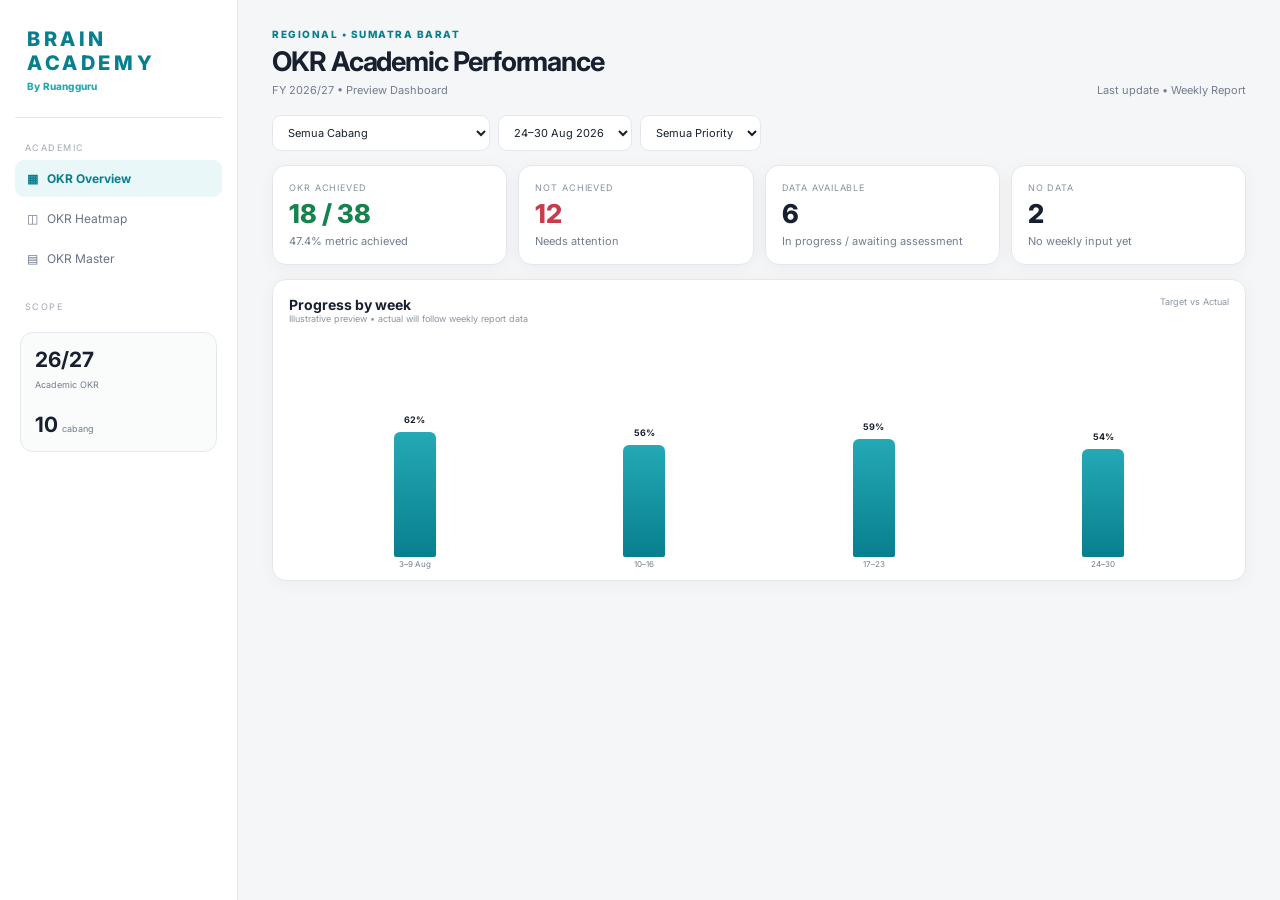
==== index.html @ 435da656 "Deploy OKR BAC 26/27 preview dashboard" ====
<!doctype html><html lang="id"><head><meta charset="utf-8"><meta name="viewport" content="width=device-width,initial-scale=1"><title>OKR Akademik BAC 26/27</title><link rel="preconnect" href="https://fonts.googleapis.com"><link rel="preconnect" href="https://fonts.gstatic.com" crossorigin><link href="https://fonts.googleapis.com/css2?family=Inter:wght@400;500;600;700;800&display=swap" rel="stylesheet"><style>:root{--bg:#f5f6f8;--card:#fff;--ink:#18202f;--muted:#727d8e;--line:#e4e8ee;--brand:#087f8f;--brand2:#24a9b5;--good:#16834f;--goodbg:#e7f7ef;--bad:#c83d4b;--badbg:#fff0f2;--warn:#a66a00;--warnbg:#fff5df;--shadow:0 3px 18px #1420300b}*{box-sizing:border-box}body{margin:0;background:var(--bg);font-family:Inter,Arial;color:var(--ink)}.app{display:flex;min-height:100vh}.side{width:238px;background:#fff;border-right:1px solid var(--line);padding:22px 15px;position:fixed;inset:0 auto 0 0}.logo{font-weight:800;letter-spacing:.18em;font-size:20px;color:#087f8f;padding:5px 12px 25px;border-bottom:1px solid var(--line)}.logo small{display:block;font-size:10px;letter-spacing:.02em;margin-top:5px;color:#28a8b3}.navlabel{font-size:9px;letter-spacing:.16em;color:#a0a8b5;margin:24px 10px 7px}.nav{padding:11px 12px;border-radius:9px;font-size:12px;color:#697386;cursor:pointer;margin:3px 0}.nav.active{background:#eaf7f8;color:#087f8f;font-weight:700}.scope{margin:20px 5px;padding:14px;border:1px solid var(--line);border-radius:13px;background:#fafcfc}.scope b{font-size:21px}.scope span{font-size:9px;color:var(--muted)}.main{margin-left:238px;width:calc(100% - 238px);padding:28px 34px 45px}.top{display:flex;justify-content:space-between;align-items:end;margin-bottom:18px}.eyebrow{font-size:10px;letter-spacing:.15em;color:var(--brand);font-weight:800}.top h1{font-size:27px;letter-spacing:-.04em;margin:5px 0}.sub{font-size:11px;color:var(--muted)}.filters{display:flex;gap:8px;flex-wrap:wrap;margin-bottom:14px}.select{background:#fff;border:1px solid var(--line);border-radius:9px;padding:9px 11px;font:inherit;font-size:11px;color:var(--ink)}.cards{display:grid;grid-template-columns:repeat(4,1fr);gap:11px}.card{background:var(--card);border:1px solid var(--line);border-radius:14px;box-shadow:var(--shadow);padding:16px}.label{font-size:9px;letter-spacing:.1em;color:#8791a0;text-transform:uppercase}.big{font-size:26px;font-weight:800;margin:5px 0}.green{color:var(--good)}.red{color:var(--bad)}.section{margin-top:14px}.section h2{font-size:14px;margin:0}.sectionhead{display:flex;justify-content:space-between;align-items:start;margin-bottom:10px}.hint{font-size:9px;color:#8a94a3}.chart{height:230px;display:flex;align-items:end;gap:18px;padding:15px 20px 7px}.barwrap{flex:1;height:100%;display:flex;align-items:end;justify-content:center;position:relative}.bar{width:min(42px,70%);background:linear-gradient(180deg,var(--brand2),var(--brand));border-radius:6px 6px 2px 2px;min-height:5px}.barv{position:absolute;bottom:calc(var(--h) + 7px);font-size:9px;font-weight:700}.barl{position:absolute;bottom:-2px;transform:translateY(100%);font-size:8px;color:var(--muted)}.master{display:grid;grid-template-columns:repeat(2,minmax(0,1fr));gap:9px}.okr{border:1px solid var(--line);border-radius:12px;padding:12px;cursor:pointer}.okr:hover{border-color:#b8dfe2}.okrtop{display:grid;grid-template-columns:27px 1fr auto;gap:9px}.num{width:27px;height:27px;border-radius:7px;background:#f1f4f6;display:grid;place-items:center;font-size:9px;font-weight:800}.type{font-size:8px;color:var(--brand);font-weight:800;letter-spacing:.08em}.okr b{font-size:11px;display:block;margin-top:3px}.meta{font-size:8px;color:var(--muted);text-align:right;line-height:1.5}.months{display:grid;grid-template-columns:repeat(6,1fr);gap:4px;margin-top:10px}.m{border:1px solid #edf0f3;border-radius:6px;padding:5px;background:#fafbfc}.m span{display:block;font-size:7px;color:#8c96a4}.m b{font-size:9px}.m.active{background:#edf9fa;border-color:#bfe3e6}.m.active span,.m.active b{color:var(--brand)}.heat{overflow:auto}.heat table{width:100%;border-collapse:collapse;font-size:10px}.heat th{text-align:center;font-size:8px;color:#7f8998;padding:8px;border-bottom:1px solid var(--line)}.heat td{padding:9px 6px;text-align:center;border-bottom:1px solid #edf0f3}.heat td:first-child{text-align:left;font-weight:700;white-space:nowrap}.dot{display:inline-grid;place-items:center;width:27px;height:27px;border-radius:7px;font-weight:800}.g{background:var(--goodbg);color:var(--good)}.r{background:var(--badbg);color:var(--bad)}.i{background:var(--warnbg);color:var(--warn)}.x{background:#eef1f4;color:#8d96a3}.legend{display:flex;gap:12px;flex-wrap:wrap;margin-top:8px;font-size:8px;color:var(--muted)}.legend span{display:flex;gap:4px;align-items:center}.legend .dot{width:18px;height:18px}.modal{position:fixed;inset:0;background:#17203188;display:none;place-items:center;padding:20px}.modal.show{display:grid}.modalbox{width:min(760px,96vw);background:#fff;border-radius:16px;padding:22px;box-shadow:0 25px 70px #14203035}.close{float:right;border:0;background:#f0f2f5;border-radius:8px;padding:7px 10px;cursor:pointer}.timeline{margin-top:15px;border-top:1px solid var(--line)}.row{display:grid;grid-template-columns:130px 1fr 130px;padding:10px 0;border-bottom:1px solid #edf0f3;font-size:10px}.row b{font-size:10px}@media(max-width:1050px){.side{width:72px}.main{margin-left:72px;width:calc(100% - 72px)}.logo{font-size:0}.logo:before{content:'BAC';font-size:18px}.scope{display:none}.cards{grid-template-columns:repeat(2,1fr)}}@media(max-width:700px){.main{padding:20px 14px}.master{grid-template-columns:1fr}.cards{grid-template-columns:1fr}.months{grid-template-columns:repeat(4,1fr)}} </style></head><body><div class="app"><aside class="side"><div class="logo">BRAIN ACADEMY<small>By Ruangguru</small></div><div class="navlabel">ACADEMIC</div><div class="nav active" onclick="show('overview')">▦ &nbsp; OKR Overview</div><div class="nav" onclick="show('heatmap')">◫ &nbsp; OKR Heatmap</div><div class="nav" onclick="show('master')">▤ &nbsp; OKR Master</div><div class="navlabel">SCOPE</div><div class="scope"><b>26/27</b><br><span>Academic OKR</span><br><br><b>10</b> <span>cabang</span></div></aside><main class="main"><div class="top"><div><div class="eyebrow">REGIONAL • SUMATRA BARAT</div><h1>OKR Academic Performance</h1><div class="sub">FY 2026/27 • Preview Dashboard</div></div><div class="sub">Last update • Weekly Report</div></div><div class="filters"><select class="select"><option>Semua Cabang</option><option>Padang - Gajah Mada</option><option>Padang - S. Parman</option><option>Padang - Sutomo</option><option>Padang - Tarandam</option><option>Padang - Ujung Gurun</option><option>Bukittinggi - Jambu Air</option><option>Bukittinggi - Manggis Ganting</option><option>Painan - Pagaruyung</option><option>Payakumbuh - Simpang Benteng</option><option>Solok - Pandan</option></select><select class="select"><option>24–30 Aug 2026</option><option>17–23 Aug 2026</option><option>10–16 Aug 2026</option><option>3–9 Aug 2026</option></select><select class="select"><option>Semua Priority</option><option>P0</option><option>Monitor</option></select></div><div id="overview"><div class="cards"><div class="card"><div class="label">OKR Achieved</div><div class="big green">18 / 38</div><div class="sub">47.4% metric achieved</div></div><div class="card"><div class="label">Not Achieved</div><div class="big red">12</div><div class="sub">Needs attention</div></div><div class="card"><div class="label">Data Available</div><div class="big">6</div><div class="sub">In progress / awaiting assessment</div></div><div class="card"><div class="label">No Data</div><div class="big">2</div><div class="sub">No weekly input yet</div></div></div><div class="section card"><div class="sectionhead"><div><h2>Progress by week</h2><div class="hint">Illustrative preview • actual will follow weekly report data</div></div><span class="hint">Target vs Actual</span></div><div class="chart"><div class="barwrap" style="--h:125px"><span class="barv">62%</span><div class="bar" style="height:125px"></div><span class="barl">3–9 Aug</span></div><div class="barwrap" style="--h:112px"><span class="barv">56%</span><div class="bar" style="height:112px"></div><span class="barl">10–16</span></div><div class="barwrap" style="--h:118px"><span class="barv">59%</span><div class="bar" style="height:118px"></div><span class="barl">17–23</span></div><div class="barwrap" style="--h:108px"><span class="barv">54%</span><div class="bar" style="height:108px"></div><span class="barl">24–30</span></div></div></div></div><div id="master" class="section card" style="display:none"><div class="sectionhead"><div><h2>OKR yang dipantau</h2><div class="hint">Target bulanan Jul 2026–Jun 2027 • bulan aktif ditandai</div></div><span class="hint">38 OKR</span></div><div class="master" id="masterGrid"></div></div><div id="heatmap" class="section card heat" style="display:none"><div class="sectionhead"><div><h2>Heatmap OKR</h2><div class="legend"><span><i class="dot g">✓</i> Achieved</span><span><i class="dot r">!</i> Not Achieved</span><span><i class="dot i">◐</i> Data Available</span><span><i class="dot x">·</i> No Data</span></div></div><span class="hint">Klik cell untuk detail metric</span></div><table><thead><tr><th>Cabang</th><th>Attendance</th><th>Students Assignment</th><th>SQT</th><th>TO UTBK</th><th>TO TKA</th><th>Average Drill</th></tr></thead><tbody id="heatBody"></tbody></table></div></main></div><div class="modal" id="modal"><div class="modalbox"><button class="close" onclick="closeModal()">×</button><div class="eyebrow">OKR DETAIL</div><h2 id="mtitle" style="margin:6px 0;font-size:20px">—</h2><div class="sub" id="msub">—</div><div class="timeline" id="timeline"></div></div></div><script>const branches=['Padang - Sutomo','Painan - Pagaruyung','Padang - Gajah Mada','Padang - S. Parman','Payakumbuh - Simpang Benteng','Solok - Pandan','Padang - Tarandam','Padang - Ujung Gurun','Bukittinggi - Jambu Air','Bukittinggi - Manggis Ganting'];const metrics=['Attendance','Students Assignment to Students Mentor (Wali)','Session by Qualified Teacher (SQT)','Completion to UTBK','Completion to TKA','Average Drill Soal'];const okrs=[['# Kelulusan PTN','Lagging','Monitor','12+UTBK',['—','—','—','—','—','—','—','—','—','—','—','—']],['Skor TO UTBK','Leading','Monitor','12+UTBK',['—','500','550','550','600','600','—','—','—','—','—','—']],['TO TKA Completion','Leading','P0','6, 9, 12',['75%','75%','80%','80%','80%','90%','90%','90%','90%','90%','90%','90%']],['Students Assignment to Students Mentor (Wali)','Leading','P0','12+UTBK',['100%','100%','100%','100%','100%','100%','100%','100%','100%','100%','100%','100%']],['% Sessions by Qualified Teachers','Leading','P0','12+UTBK',['75%','75%','75%','75%','75%','75%','75%','75%','75%','75%','75%','75%']],['Konsultasi Siswa','Leading','P0','12+UTBK',['—','100%','—','—','100%','—','100%','—','—','100%','—','—']],['Partisipasi Tes Diagnostik','Leading','P0','12+UTBK',['—','100%','—','—','—','—','100%','—','—','—','—','—']],['NPS Mudah Paham','Leading','Monitor','All',['—','—','—','—','—','90%','—','—','—','—','—','—']]];const months=['Jul','Aug','Sep','Oct','Nov','Dec','Jan','Feb','Mar','Apr','May','Jun'];function show(id){['overview','master','heatmap'].forEach(x=>document.getElementById(x).style.display=x===id?'':'none');document.querySelectorAll('.nav').forEach((n,i)=>n.classList.toggle('active',['overview','heatmap','master'][i]===id));if(id==='master')renderMaster();if(id==='heatmap')renderHeat()}function renderMaster(){document.getElementById('masterGrid').innerHTML=okrs.map((o,i)=>`<article class="okr" onclick="openOkr(${i})"><div class="okrtop"><div class="num">${i+1}</div><div><div class="type">${o[1]} · ${o[2]}</div><b>${o[0]}</b><div class="sub">Kelas ${o[3]}</div></div><div class="meta">PIC<br>All / Owner</div></div><div class="months">${o[4].map((v,j)=>`<div class="m ${j===1?'active':''}"><span>${months[j]}</span><b>${v}</b></div>`).join('')}</div></article>`).join('')}function renderHeat(){const states=[['g','✓'],['g','✓'],['g','✓'],['x','·'],['x','·'],['x','·']];document.getElementById('heatBody').innerHTML=branches.map((b,bi)=>`<tr><td>${b}</td>${states.map((s,mi)=>{let z=s;if(b==='Payakumbuh - Simpang Benteng'&&mi===2)z=['r','!'];if(b==='Padang - Gajah Mada'&&mi===3)z=['i','◐'];return `<td><span class="dot ${z[0]}" onclick="openMetric('${b}','${metrics[mi]}')">${z[1]}</span></td>`}).join('')}</tr>`).join('')}function openOkr(i){const o=okrs[i];document.getElementById('mtitle').textContent=o[0];document.getElementById('msub').textContent=`${o[1]} • ${o[2]} • Kelas ${o[3]}`;document.getElementById('timeline').innerHTML=o[4].map((v,j)=>`<div class="row"><span>${months[j]} 2026/27</span><b>Target</b><span>${v}</span></div>`).join('');document.getElementById('modal').classList.add('show')}function openMetric(b,m){document.getElementById('mtitle').textContent=m;document.getElementById('msub').textContent=b+' • 24–30 Aug 2026';document.getElementById('timeline').innerHTML=`<div class="row"><span>Status</span><b>Data Available</b><span>◐</span></div><div class="row"><span>Target</span><b>Tracker OKR 26/27</b><span>—</span></div><div class="row"><span>Actual</span><b>Raw data available</b><span>See source</span></div>`;document.getElementById('modal').classList.add('show')}function closeModal(){document.getElementById('modal').classList.remove('show')}document.getElementById('modal').addEventListener('click',e=>{if(e.target.id==='modal')closeModal()});</script></body></html>
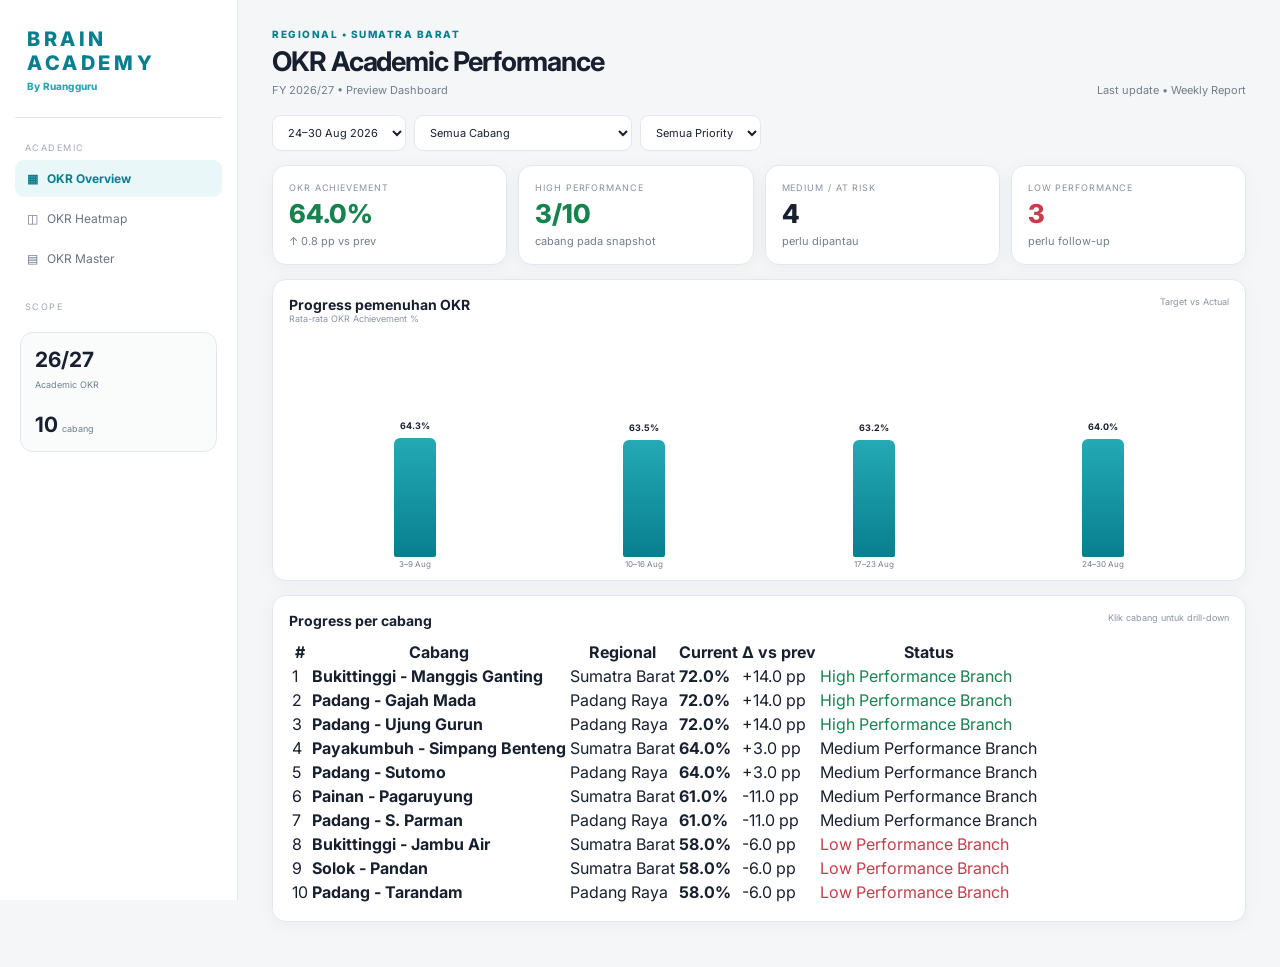
==== commit 778dd17e: "Restore full OKR BAC 26/27 dashboard after audit" ====
--- a/index.html
+++ b/index.html
@@ -1 +1 @@
-<!doctype html><html lang="id"><head><meta charset="utf-8"><meta name="viewport" content="width=device-width,initial-scale=1"><title>OKR Akademik BAC 26/27</title><link rel="preconnect" href="https://fonts.googleapis.com"><link rel="preconnect" href="https://fonts.gstatic.com" crossorigin><link href="https://fonts.googleapis.com/css2?family=Inter:wght@400;500;600;700;800&display=swap" rel="stylesheet"><style>:root{--bg:#f5f6f8;--card:#fff;--ink:#18202f;--muted:#727d8e;--line:#e4e8ee;--brand:#087f8f;--brand2:#24a9b5;--good:#16834f;--goodbg:#e7f7ef;--bad:#c83d4b;--badbg:#fff0f2;--warn:#a66a00;--warnbg:#fff5df;--shadow:0 3px 18px #1420300b}*{box-sizing:border-box}body{margin:0;background:var(--bg);font-family:Inter,Arial;color:var(--ink)}.app{display:flex;min-height:100vh}.side{width:238px;background:#fff;border-right:1px solid var(--line);padding:22px 15px;position:fixed;inset:0 auto 0 0}.logo{font-weight:800;letter-spacing:.18em;font-size:20px;color:#087f8f;padding:5px 12px 25px;border-bottom:1px solid var(--line)}.logo small{display:block;font-size:10px;letter-spacing:.02em;margin-top:5px;color:#28a8b3}.navlabel{font-size:9px;letter-spacing:.16em;color:#a0a8b5;margin:24px 10px 7px}.nav{padding:11px 12px;border-radius:9px;font-size:12px;color:#697386;cursor:pointer;margin:3px 0}.nav.active{background:#eaf7f8;color:#087f8f;font-weight:700}.scope{margin:20px 5px;padding:14px;border:1px solid var(--line);border-radius:13px;background:#fafcfc}.scope b{font-size:21px}.scope span{font-size:9px;color:var(--muted)}.main{margin-left:238px;width:calc(100% - 238px);padding:28px 34px 45px}.top{display:flex;justify-content:space-between;align-items:end;margin-bottom:18px}.eyebrow{font-size:10px;letter-spacing:.15em;color:var(--brand);font-weight:800}.top h1{font-size:27px;letter-spacing:-.04em;margin:5px 0}.sub{font-size:11px;color:var(--muted)}.filters{display:flex;gap:8px;flex-wrap:wrap;margin-bottom:14px}.select{background:#fff;border:1px solid var(--line);border-radius:9px;padding:9px 11px;font:inherit;font-size:11px;color:var(--ink)}.cards{display:grid;grid-template-columns:repeat(4,1fr);gap:11px}.card{background:var(--card);border:1px solid var(--line);border-radius:14px;box-shadow:var(--shadow);padding:16px}.label{font-size:9px;letter-spacing:.1em;color:#8791a0;text-transform:uppercase}.big{font-size:26px;font-weight:800;margin:5px 0}.green{color:var(--good)}.red{color:var(--bad)}.section{margin-top:14px}.section h2{font-size:14px;margin:0}.sectionhead{display:flex;justify-content:space-between;align-items:start;margin-bottom:10px}.hint{font-size:9px;color:#8a94a3}.chart{height:230px;display:flex;align-items:end;gap:18px;padding:15px 20px 7px}.barwrap{flex:1;height:100%;display:flex;align-items:end;justify-content:center;position:relative}.bar{width:min(42px,70%);background:linear-gradient(180deg,var(--brand2),var(--brand));border-radius:6px 6px 2px 2px;min-height:5px}.barv{position:absolute;bottom:calc(var(--h) + 7px);font-size:9px;font-weight:700}.barl{position:absolute;bottom:-2px;transform:translateY(100%);font-size:8px;color:var(--muted)}.master{display:grid;grid-template-columns:repeat(2,minmax(0,1fr));gap:9px}.okr{border:1px solid var(--line);border-radius:12px;padding:12px;cursor:pointer}.okr:hover{border-color:#b8dfe2}.okrtop{display:grid;grid-template-columns:27px 1fr auto;gap:9px}.num{width:27px;height:27px;border-radius:7px;background:#f1f4f6;display:grid;place-items:center;font-size:9px;font-weight:800}.type{font-size:8px;color:var(--brand);font-weight:800;letter-spacing:.08em}.okr b{font-size:11px;display:block;margin-top:3px}.meta{font-size:8px;color:var(--muted);text-align:right;line-height:1.5}.months{display:grid;grid-template-columns:repeat(6,1fr);gap:4px;margin-top:10px}.m{border:1px solid #edf0f3;border-radius:6px;padding:5px;background:#fafbfc}.m span{display:block;font-size:7px;color:#8c96a4}.m b{font-size:9px}.m.active{background:#edf9fa;border-color:#bfe3e6}.m.active span,.m.active b{color:var(--brand)}.heat{overflow:auto}.heat table{width:100%;border-collapse:collapse;font-size:10px}.heat th{text-align:center;font-size:8px;color:#7f8998;padding:8px;border-bottom:1px solid var(--line)}.heat td{padding:9px 6px;text-align:center;border-bottom:1px solid #edf0f3}.heat td:first-child{text-align:left;font-weight:700;white-space:nowrap}.dot{display:inline-grid;place-items:center;width:27px;height:27px;border-radius:7px;font-weight:800}.g{background:var(--goodbg);color:var(--good)}.r{background:var(--badbg);color:var(--bad)}.i{background:var(--warnbg);color:var(--warn)}.x{background:#eef1f4;color:#8d96a3}.legend{display:flex;gap:12px;flex-wrap:wrap;margin-top:8px;font-size:8px;color:var(--muted)}.legend span{display:flex;gap:4px;align-items:center}.legend .dot{width:18px;height:18px}.modal{position:fixed;inset:0;background:#17203188;display:none;place-items:center;padding:20px}.modal.show{display:grid}.modalbox{width:min(760px,96vw);background:#fff;border-radius:16px;padding:22px;box-shadow:0 25px 70px #14203035}.close{float:right;border:0;background:#f0f2f5;border-radius:8px;padding:7px 10px;cursor:pointer}.timeline{margin-top:15px;border-top:1px solid var(--line)}.row{display:grid;grid-template-columns:130px 1fr 130px;padding:10px 0;border-bottom:1px solid #edf0f3;font-size:10px}.row b{font-size:10px}@media(max-width:1050px){.side{width:72px}.main{margin-left:72px;width:calc(100% - 72px)}.logo{font-size:0}.logo:before{content:'BAC';font-size:18px}.scope{display:none}.cards{grid-template-columns:repeat(2,1fr)}}@media(max-width:700px){.main{padding:20px 14px}.master{grid-template-columns:1fr}.cards{grid-template-columns:1fr}.months{grid-template-columns:repeat(4,1fr)}} </style></head><body><div class="app"><aside class="side"><div class="logo">BRAIN ACADEMY<small>By Ruangguru</small></div><div class="navlabel">ACADEMIC</div><div class="nav active" onclick="show('overview')">▦ &nbsp; OKR Overview</div><div class="nav" onclick="show('heatmap')">◫ &nbsp; OKR Heatmap</div><div class="nav" onclick="show('master')">▤ &nbsp; OKR Master</div><div class="navlabel">SCOPE</div><div class="scope"><b>26/27</b><br><span>Academic OKR</span><br><br><b>10</b> <span>cabang</span></div></aside><main class="main"><div class="top"><div><div class="eyebrow">REGIONAL • SUMATRA BARAT</div><h1>OKR Academic Performance</h1><div class="sub">FY 2026/27 • Preview Dashboard</div></div><div class="sub">Last update • Weekly Report</div></div><div class="filters"><select class="select"><option>Semua Cabang</option><option>Padang - Gajah Mada</option><option>Padang - S. Parman</option><option>Padang - Sutomo</option><option>Padang - Tarandam</option><option>Padang - Ujung Gurun</option><option>Bukittinggi - Jambu Air</option><option>Bukittinggi - Manggis Ganting</option><option>Painan - Pagaruyung</option><option>Payakumbuh - Simpang Benteng</option><option>Solok - Pandan</option></select><select class="select"><option>24–30 Aug 2026</option><option>17–23 Aug 2026</option><option>10–16 Aug 2026</option><option>3–9 Aug 2026</option></select><select class="select"><option>Semua Priority</option><option>P0</option><option>Monitor</option></select></div><div id="overview"><div class="cards"><div class="card"><div class="label">OKR Achieved</div><div class="big green">18 / 38</div><div class="sub">47.4% metric achieved</div></div><div class="card"><div class="label">Not Achieved</div><div class="big red">12</div><div class="sub">Needs attention</div></div><div class="card"><div class="label">Data Available</div><div class="big">6</div><div class="sub">In progress / awaiting assessment</div></div><div class="card"><div class="label">No Data</div><div class="big">2</div><div class="sub">No weekly input yet</div></div></div><div class="section card"><div class="sectionhead"><div><h2>Progress by week</h2><div class="hint">Illustrative preview • actual will follow weekly report data</div></div><span class="hint">Target vs Actual</span></div><div class="chart"><div class="barwrap" style="--h:125px"><span class="barv">62%</span><div class="bar" style="height:125px"></div><span class="barl">3–9 Aug</span></div><div class="barwrap" style="--h:112px"><span class="barv">56%</span><div class="bar" style="height:112px"></div><span class="barl">10–16</span></div><div class="barwrap" style="--h:118px"><span class="barv">59%</span><div class="bar" style="height:118px"></div><span class="barl">17–23</span></div><div class="barwrap" style="--h:108px"><span class="barv">54%</span><div class="bar" style="height:108px"></div><span class="barl">24–30</span></div></div></div></div><div id="master" class="section card" style="display:none"><div class="sectionhead"><div><h2>OKR yang dipantau</h2><div class="hint">Target bulanan Jul 2026–Jun 2027 • bulan aktif ditandai</div></div><span class="hint">38 OKR</span></div><div class="master" id="masterGrid"></div></div><div id="heatmap" class="section card heat" style="display:none"><div class="sectionhead"><div><h2>Heatmap OKR</h2><div class="legend"><span><i class="dot g">✓</i> Achieved</span><span><i class="dot r">!</i> Not Achieved</span><span><i class="dot i">◐</i> Data Available</span><span><i class="dot x">·</i> No Data</span></div></div><span class="hint">Klik cell untuk detail metric</span></div><table><thead><tr><th>Cabang</th><th>Attendance</th><th>Students Assignment</th><th>SQT</th><th>TO UTBK</th><th>TO TKA</th><th>Average Drill</th></tr></thead><tbody id="heatBody"></tbody></table></div></main></div><div class="modal" id="modal"><div class="modalbox"><button class="close" onclick="closeModal()">×</button><div class="eyebrow">OKR DETAIL</div><h2 id="mtitle" style="margin:6px 0;font-size:20px">—</h2><div class="sub" id="msub">—</div><div class="timeline" id="timeline"></div></div></div><script>const branches=['Padang - Sutomo','Painan - Pagaruyung','Padang - Gajah Mada','Padang - S. Parman','Payakumbuh - Simpang Benteng','Solok - Pandan','Padang - Tarandam','Padang - Ujung Gurun','Bukittinggi - Jambu Air','Bukittinggi - Manggis Ganting'];const metrics=['Attendance','Students Assignment to Students Mentor (Wali)','Session by Qualified Teacher (SQT)','Completion to UTBK','Completion to TKA','Average Drill Soal'];const okrs=[['# Kelulusan PTN','Lagging','Monitor','12+UTBK',['—','—','—','—','—','—','—','—','—','—','—','—']],['Skor TO UTBK','Leading','Monitor','12+UTBK',['—','500','550','550','600','600','—','—','—','—','—','—']],['TO TKA Completion','Leading','P0','6, 9, 12',['75%','75%','80%','80%','80%','90%','90%','90%','90%','90%','90%','90%']],['Students Assignment to Students Mentor (Wali)','Leading','P0','12+UTBK',['100%','100%','100%','100%','100%','100%','100%','100%','100%','100%','100%','100%']],['% Sessions by Qualified Teachers','Leading','P0','12+UTBK',['75%','75%','75%','75%','75%','75%','75%','75%','75%','75%','75%','75%']],['Konsultasi Siswa','Leading','P0','12+UTBK',['—','100%','—','—','100%','—','100%','—','—','100%','—','—']],['Partisipasi Tes Diagnostik','Leading','P0','12+UTBK',['—','100%','—','—','—','—','100%','—','—','—','—','—']],['NPS Mudah Paham','Leading','Monitor','All',['—','—','—','—','—','90%','—','—','—','—','—','—']]];const months=['Jul','Aug','Sep','Oct','Nov','Dec','Jan','Feb','Mar','Apr','May','Jun'];function show(id){['overview','master','heatmap'].forEach(x=>document.getElementById(x).style.display=x===id?'':'none');document.querySelectorAll('.nav').forEach((n,i)=>n.classList.toggle('active',['overview','heatmap','master'][i]===id));if(id==='master')renderMaster();if(id==='heatmap')renderHeat()}function renderMaster(){document.getElementById('masterGrid').innerHTML=okrs.map((o,i)=>`<article class="okr" onclick="openOkr(${i})"><div class="okrtop"><div class="num">${i+1}</div><div><div class="type">${o[1]} · ${o[2]}</div><b>${o[0]}</b><div class="sub">Kelas ${o[3]}</div></div><div class="meta">PIC<br>All / Owner</div></div><div class="months">${o[4].map((v,j)=>`<div class="m ${j===1?'active':''}"><span>${months[j]}</span><b>${v}</b></div>`).join('')}</div></article>`).join('')}function renderHeat(){const states=[['g','✓'],['g','✓'],['g','✓'],['x','·'],['x','·'],['x','·']];document.getElementById('heatBody').innerHTML=branches.map((b,bi)=>`<tr><td>${b}</td>${states.map((s,mi)=>{let z=s;if(b==='Payakumbuh - Simpang Benteng'&&mi===2)z=['r','!'];if(b==='Padang - Gajah Mada'&&mi===3)z=['i','◐'];return `<td><span class="dot ${z[0]}" onclick="openMetric('${b}','${metrics[mi]}')">${z[1]}</span></td>`}).join('')}</tr>`).join('')}function openOkr(i){const o=okrs[i];document.getElementById('mtitle').textContent=o[0];document.getElementById('msub').textContent=`${o[1]} • ${o[2]} • Kelas ${o[3]}`;document.getElementById('timeline').innerHTML=o[4].map((v,j)=>`<div class="row"><span>${months[j]} 2026/27</span><b>Target</b><span>${v}</span></div>`).join('');document.getElementById('modal').classList.add('show')}function openMetric(b,m){document.getElementById('mtitle').textContent=m;document.getElementById('msub').textContent=b+' • 24–30 Aug 2026';document.getElementById('timeline').innerHTML=`<div class="row"><span>Status</span><b>Data Available</b><span>◐</span></div><div class="row"><span>Target</span><b>Tracker OKR 26/27</b><span>—</span></div><div class="row"><span>Actual</span><b>Raw data available</b><span>See source</span></div>`;document.getElementById('modal').classList.add('show')}function closeModal(){document.getElementById('modal').classList.remove('show')}document.getElementById('modal').addEventListener('click',e=>{if(e.target.id==='modal')closeModal()});</script></body></html>+<!doctype html><html lang="id"><head><meta charset="utf-8"><meta name="viewport" content="width=device-width,initial-scale=1"><title>OKR Akademik BAC 26/27</title><link rel="preconnect" href="https://fonts.googleapis.com"><link rel="preconnect" href="https://fonts.gstatic.com" crossorigin><link href="https://fonts.googleapis.com/css2?family=Inter:wght@400;500;600;700;800&display=swap" rel="stylesheet"><style>:root{--bg:#f5f6f8;--card:#fff;--ink:#18202f;--muted:#727d8e;--line:#e4e8ee;--brand:#087f8f;--brand2:#24a9b5;--good:#16834f;--goodbg:#e7f7ef;--bad:#c83d4b;--badbg:#fff0f2;--warn:#a66a00;--warnbg:#fff5df;--shadow:0 3px 18px #1420300b}*{box-sizing:border-box}body{margin:0;background:var(--bg);font-family:Inter,Arial;color:var(--ink)}.app{display:flex;min-height:100vh}.side{width:238px;background:#fff;border-right:1px solid var(--line);padding:22px 15px;position:fixed;inset:0 auto 0 0}.logo{font-weight:800;letter-spacing:.18em;font-size:20px;color:#087f8f;padding:5px 12px 25px;border-bottom:1px solid var(--line)}.logo small{display:block;font-size:10px;letter-spacing:.02em;margin-top:5px;color:#28a8b3}.navlabel{font-size:9px;letter-spacing:.16em;color:#a0a8b5;margin:24px 10px 7px}.nav{padding:11px 12px;border-radius:9px;font-size:12px;color:#697386;cursor:pointer;margin:3px 0}.nav.active{background:#eaf7f8;color:#087f8f;font-weight:700}.scope{margin:20px 5px;padding:14px;border:1px solid var(--line);border-radius:13px;background:#fafcfc}.scope b{font-size:21px}.scope span{font-size:9px;color:var(--muted)}.main{margin-left:238px;width:calc(100% - 238px);padding:28px 34px 45px}.top{display:flex;justify-content:space-between;align-items:end;margin-bottom:18px}.eyebrow{font-size:10px;letter-spacing:.15em;color:var(--brand);font-weight:800}.top h1{font-size:27px;letter-spacing:-.04em;margin:5px 0}.sub{font-size:11px;color:var(--muted)}.filters{display:flex;gap:8px;flex-wrap:wrap;margin-bottom:14px}.select{background:#fff;border:1px solid var(--line);border-radius:9px;padding:9px 11px;font:inherit;font-size:11px;color:var(--ink)}.cards{display:grid;grid-template-columns:repeat(4,1fr);gap:11px}.card{background:var(--card);border:1px solid var(--line);border-radius:14px;box-shadow:var(--shadow);padding:16px}.label{font-size:9px;letter-spacing:.1em;color:#8791a0;text-transform:uppercase}.big{font-size:26px;font-weight:800;margin:5px 0}.green{color:var(--good)}.red{color:var(--bad)}.section{margin-top:14px}.sectionhead{display:flex;justify-content:space-between;align-items:start;margin-bottom:10px}.section h2{font-size:14px;margin:0}.hint{font-size:9px;color:#8a94a3}.chart{height:230px;display:flex;align-items:end;gap:18px;padding:15px 20px 7px}.barwrap{flex:1;height:100%;display:flex;align-items:end;justify-content:center;position:relative}.bar{width:min(42px,70%);background:linear-gradient(180deg,var(--brand2),var(--brand));border-radius:6px 6px 2px 2px;min-height:5px}.barv{position:absolute;bottom:calc(var(--h) + 7px);font-size:9px;font-weight:700}.barl{position:absolute;bottom:-2px;transform:translateY(100%);font-size:8px;color:var(--muted)}.master{display:grid;grid-template-columns:repeat(2,minmax(0,1fr));gap:9px}.okr{border:1px solid var(--line);border-radius:12px;padding:12px;cursor:pointer}.okr:hover{border-color:#b8dfe2}.okrtop{display:grid;grid-template-columns:27px 1fr auto;gap:9px}.num{width:27px;height:27px;border-radius:7px;background:#f1f4f6;display:grid;place-items:center;font-size:9px;font-weight:800}.type{font-size:8px;color:var(--brand);font-weight:800;letter-spacing:.08em}.okr b{font-size:11px;display:block;margin-top:3px}.meta{font-size:8px;color:var(--muted);text-align:right;line-height:1.5}.months{display:grid;grid-template-columns:repeat(6,1fr);gap:4px;margin-top:10px}.m{border:1px solid #edf0f3;border-radius:6px;padding:5px;background:#fafbfc}.m span{display:block;font-size:7px;color:#8c96a4}.m b{font-size:9px}.m.active{background:#edf9fa;border-color:#bfe3e6}.m.active span,.m.active b{color:var(--brand)}.heat{overflow:auto}.heat table{width:100%;border-collapse:collapse;font-size:10px}.heat th{text-align:center;font-size:8px;color:#7f8998;padding:8px;border-bottom:1px solid var(--line)}.heat td{padding:9px 6px;text-align:center;border-bottom:1px solid #edf0f3}.heat td:first-child{text-align:left;font-weight:700;white-space:nowrap}.dot{display:inline-grid;place-items:center;width:27px;height:27px;border-radius:7px;font-weight:800}.g{background:var(--goodbg);color:var(--good)}.r{background:var(--badbg);color:var(--bad)}.i{background:var(--warnbg);color:var(--warn)}.y{background:#fff2d2;color:#a66a00}.x{background:#eef1f4;color:#8d96a3}.legend{display:flex;gap:12px;flex-wrap:wrap;margin-top:8px;font-size:8px;color:var(--muted)}.legend span{display:flex;gap:4px;align-items:center}.legend .dot{width:18px;height:18px}.modal{position:fixed;inset:0;background:#17203188;display:none;place-items:center;padding:20px;z-index:50}.modal.show{display:grid}.modalbox{width:min(760px,96vw);max-height:90vh;overflow:auto;background:#fff;border-radius:16px;padding:22px;box-shadow:0 25px 70px #14203035}.close{float:right;border:0;background:#f0f2f5;border-radius:8px;padding:7px 10px;cursor:pointer}.detail{display:none}.detail.open{display:block}.okr-master-cards{display:grid;grid-template-columns:repeat(2,minmax(0,1fr));gap:10px}.okr-master-card{border:1px solid #e6e9ee;border-radius:12px;background:#fff;padding:12px 13px;cursor:pointer;transition:.16s}.okr-master-card:hover{border-color:#b8dfe2;box-shadow:0 5px 18px rgba(20,31,48,.06);transform:translateY(-1px)}.okr-card-top{display:grid;grid-template-columns:28px minmax(0,1fr) auto;gap:9px;align-items:start;margin-bottom:10px}.okr-card-number{width:27px;height:27px;border-radius:7px;background:#f2f5f7;display:grid;place-items:center;font-size:10px;font-weight:800;color:#6d7786}.okr-card-title{min-width:0;font-size:11px;line-height:1.3}.okr-card-title b{display:block;font-size:11.5px;color:#202838;white-space:normal}.type-line{font-size:8px;text-transform:uppercase;letter-spacing:.08em;color:#087f8f;margin-bottom:3px;font-weight:800}.priority-mini{display:inline-block;margin-left:5px;padding:2px 5px;border-radius:4px;background:#f3f4f6;color:#6d7480;letter-spacing:0;font-size:7px}.okr-card-meta{display:flex;flex-direction:column;align-items:flex-end;gap:3px;font-size:8px;color:#737d8c;white-space:nowrap}.target-grid{display:grid;grid-template-columns:repeat(6,minmax(0,1fr));gap:4px}.target-cell{border:1px solid #edf0f3;border-radius:6px;padding:5px 4px;background:#fafbfc;min-width:0}.target-cell span{display:block;font-size:7px;color:#8a94a3;text-transform:uppercase;letter-spacing:.04em}.target-cell b{display:block;font-size:9px;margin-top:2px;color:#303949;white-space:nowrap;overflow:hidden;text-overflow:ellipsis}.target-cell.current{background:#edf9fa;border-color:#bfe3e6;box-shadow:inset 0 0 0 1px #dff1f2}.target-cell.current span{color:#087f8f;font-weight:800}.target-cell.current b{color:#087f8f}@media(max-width:1100px){.okr-master-cards{grid-template-columns:1fr}}@media(max-width:650px){.okr-card-top{grid-template-columns:28px minmax(0,1fr)}.okr-card-meta{grid-column:2;flex-direction:row;align-items:flex-start}.target-grid{grid-template-columns:repeat(4,minmax(0,1fr))}}@media(max-width:1050px){.side{width:72px}.main{margin-left:72px;width:calc(100% - 72px)}.logo{font-size:0}.logo:before{content:'BAC';font-size:18px}.scope{display:none}.cards{grid-template-columns:repeat(2,1fr)}}@media(max-width:700px){.main{padding:20px 14px}.master{grid-template-columns:1fr}.cards{grid-template-columns:1fr}.months{grid-template-columns:repeat(4,1fr)}}.heat-legend{display:flex;gap:14px;align-items:center;flex-wrap:wrap;font-size:9px;color:#737d8c}.heat-legend span{display:inline-flex;align-items:center;gap:5px}.legend-dot{width:20px;height:20px;border-radius:6px;display:inline-grid;place-items:center;font-weight:800}.legend-dot.g{background:#def5e9;color:#16834f}.legend-dot.r{background:#ffe5e8;color:#c83d4b}.legend-dot.i{background:#fff2d2;color:#a66a00}.legend-dot.x{background:#eef1f4;color:#8993a3}</style></head><body><div class="app"><aside class="side"><div class="logo">BRAIN ACADEMY<small>By Ruangguru</small></div><div class="navlabel">ACADEMIC</div><div class="nav active" onclick="show('overview')">▦ &nbsp; OKR Overview</div><div class="nav" onclick="show('heatmap')">◫ &nbsp; OKR Heatmap</div><div class="nav" onclick="show('master')">▤ &nbsp; OKR Master</div><div class="navlabel">SCOPE</div><div class="scope"><b>26/27</b><br><span>Academic OKR</span><br><br><b>10</b> <span>cabang</span></div></aside><main class="main"><div class="top"><div><div class="eyebrow">REGIONAL • SUMATRA BARAT</div><h1>OKR Academic Performance</h1><div class="sub">FY 2026/27 • Preview Dashboard</div></div><div class="sub">Last update • Weekly Report</div></div><div class="filters"><select class="select" id="periodFilter"></select><select class="select" id="branchFilter"><option value="ALL">Semua Cabang</option></select><select class="select" id="priorityFilter"><option value="ALL">Semua Priority</option><option value="P0">P0</option><option value="Monitor">Monitor</option></select></div><div id="overview"><div class="cards" id="kpis"></div><div class="section card"><div class="sectionhead"><div><h2>Progress pemenuhan OKR</h2><div class="hint">Rata-rata OKR Achievement %</div></div><span class="hint">Target vs Actual</span></div><div class="chart" id="trend"></div></div><div class="section card"><div class="sectionhead"><h2>Progress per cabang</h2><span class="hint">Klik cabang untuk drill-down</span></div><div style="overflow:auto"><table><thead><tr><th>#</th><th>Cabang</th><th>Regional</th><th>Current</th><th>Δ vs prev</th><th>Status</th></tr></thead><tbody id="branchTable"></tbody></table></div></div></div><div id="master" class="section card" style="display:none"><div class="sectionhead"><div><h2>OKR yang dipantau</h2><div class="hint">Target bulanan Jul 2026–Jun 2027 • bulan aktif ditandai</div></div><span class="hint" id="okrCount"></span></div><div id="okrMasterCards" class="okr-master-cards"></div></div><div id="heatmap" class="section card" style="display:none"><div class="sectionhead"><div><h2>Heatmap OKR</h2><div class="heat-legend"><span><i class="legend-dot g">✓</i> Achieved</span><span><i class="legend-dot r">!</i> Not Achieved</span><span><i class="legend-dot i">◐</i> Data Available</span><span><i class="legend-dot x">·</i> No Data</span></div></div><span class="hint">Klik cell untuk detail metric</span></div><div style="overflow:auto"><table><thead id="heatHead"></thead><tbody id="heatBody"></tbody></table></div></div></main></div><div class="modal" id="modal" onclick="if(event.target===this)closeModal()"><div class="modalbox"><button class="close" onclick="closeModal()">×</button><div id="modalContent"></div></div></div><script>const branches=['Bukittinggi - Jambu Air','Bukittinggi - Manggis Ganting','Painan - Pagaruyung','Payakumbuh - Simpang Benteng','Solok - Pandan','Padang - Gajah Mada','Padang - S. Parman','Padang - Sutomo','Padang - Tarandam','Padang - Ujung Gurun'];const metrics=['Attendance','Students Assignment to Students Mentor (Wali)','Session by Qualified Teacher (SQT)','Completion to UTBK','Completion to TKA Reguler 1','Average Drill Soal','Konsultasi 1'];const periods=['3–9 Aug 2026','10–16 Aug 2026','17–23 Aug 2026','24–30 Aug 2026'];const rows=branches.flatMap((branch,bi)=>periods.map((period,pi)=>({branch,region:branch.startsWith('Padang')?'Regional - Padang Raya':'Regional - Sumatra Barat',period,achievement:[.72,.61,.64,.58][(bi+pi)%4],status:['High Performance Branch','Medium Performance Branch','Medium Performance Branch','Low Performance Branch'][(bi+pi)%4],metrics:Object.fromEntries(metrics.map((m,mi)=>{const vals=[.78,1,.82,null,.74,.42,null];const v=vals[(bi+pi+mi)%vals.length];return[m,{status:v==null?null:v>=.75?'Achieved':'Not Achieved',value:v,raw:v==null?[]:[v],priority:mi<3?'P0':'P1',pic:'—'}]}))})));const APP_DATA={branches:branches.map(name=>({name,region:name.startsWith('Padang')?'Regional - Padang Raya':'Regional - Sumatra Barat'})),periods:[...periods],data:rows,metrics:[...metrics],okrMaster:[]};const OKR_MASTER=[{type:'Lagging',metric:'# Kelulusan PTN',category:'Kesiswaan',kelas:'12+UTBK',priority:'Monitor',pic:'All',months:['-','-','-','-','-','-','-','-','sesuai target cabang','-','sesuai target cabang','-']},{type:'Lagging',metric:'# Kelulusan Top PTN-Prodi',category:'Kesiswaan',kelas:'12+UTBK',priority:'Monitor',pic:'All',months:['-','-','-','-','-','-','-','-','sesuai target cabang','-','sesuai target cabang','-']},{type:'Lagging',metric:'% Kelulusan PTN (All Jalur)',category:'Kesiswaan',kelas:'12+UTBK',priority:'Monitor',pic:'All',months:['-','-','-','-','-','-','-','-',.15,'-',.5,'-']},{type:'Leading',metric:'Skor TO UTBK',category:null,kelas:'12+UTBK',priority:'Monitor',pic:'Uniprep',months:['-',500,550,550,600,600,'-',620,630,650,'-','-']},{type:'Lagging',metric:'NPS Mudah Paham',category:null,kelas:'All',priority:'Monitor',pic:'All',months:['-','-','-','-','-',.9,'-','-','-','-','-',.9]},{type:'Lagging',metric:'NPS Nilai Naik',category:null,kelas:'All',priority:'Monitor',pic:'All',months:['-','-','-','-','-',.9,'-','-','-','-','-',.9]},{type:'Lagging',metric:'NPS Suka Belajar',category:null,kelas:'All',priority:'Monitor',pic:'All',months:['-','-','-','-','-',.9,'-','-','-','-','-',.9]},{type:'Leading',metric:'% Low Content Rating',category:null,kelas:'All',priority:'Monitor',pic:'SAE',months:['<0.5%','<0.5%','<0.5%','<0.5%','<0.5%','<0.5%','<0.5%','<0.5%','<0.5%','<0.5%','<0.5%','<0.5%']},{type:'Leading',metric:'Skor TO TKA',category:null,kelas:'All',priority:'Monitor',pic:'SE',months:[null,65,70,75,null,null,70,75,null,null,null,null]},{type:'Leading',metric:'Starchamps',category:null,kelas:'All',priority:'Monitor',pic:'Teacher Ops',months:[.9,.9,.9,.9,.9,.9,.9,.9,.9,.9,.9,.9]},{type:'Leading',metric:'TO TKA Completion',category:'Kesiswaan',kelas:'6, 9, 12',priority:'P0',pic:'SE',months:['12: 75%','12: 75%','12: 80%','12: 80%','6, 9: 80%','6, 9: 80%','6, 9: 80%','6, 9: 80%',null,null,null,null]},{type:'Leading',metric:'Students Assignment to Students Mentor (Wali)',category:'Kesiswaan',kelas:'12+UTBK',priority:'P0',pic:'SAE',months:[1,1,1,1,1,1,1,1,1,1,1,1]},{type:'Leading',metric:'Ave. # Benar Drill Soal TKA (12+UTBK)',category:'Kesiswaan',kelas:'12+UTBK',priority:'P0',pic:'SAE',months:['-','120 soal/students/month','120 soal/students/month','120 soal/students/month','240 soal/students/month','240 soal/students/month','240 soal/students/month','240 soal/students/month','240 soal/students/month','240 soal/students/month','-','-']},{type:'Leading',metric:'Ave. # Benar Drill Soal UTBK (12+UTBK)',category:'Kesiswaan',kelas:'12+UTBK',priority:'P0',pic:'SAE',months:['-','120 soal/students/month','120 soal/students/month','120 soal/students/month','240 soal/students/month','240 soal/students/month','240 soal/students/month','240 soal/students/month','240 soal/students/month','240 soal/students/month','-','-']},{type:'Leading',metric:'Konfirmasi Kelulusan',category:'Kesiswaan',kelas:'12+UTBK',priority:'P0',pic:'SAE',months:['-','-','-','-','-','-','-','-','-','100%','100%','100%']},{type:'Leading',metric:'Konsultasi Siswa',category:'Kesiswaan',kelas:'12+UTBK',priority:'P0',pic:'SAE',months:['-','100%','-','-','100%','-','100%','-','-','100%','-','-']},{type:'Leading',metric:'Student Profiling (12+UTBK)',category:'Kesiswaan',kelas:'12+UTBK',priority:'P0',pic:'SAE',months:['-','-','100%','-','-','-','-','-','-','-','-','-']},{type:'Leading',metric:'Partisipasi Tes Diagnostik',category:'Kesiswaan',kelas:'12+UTBK',priority:'P0',pic:'SAE',months:['-','-','-','100%','-','-','-','-','-','-','-','-']},{type:'Leading',metric:'Relook Kategorisasi Rombel',category:'Kesiswaan',kelas:'12+UTBK',priority:'P0',pic:'SAE dan Teacher Ops',months:['-','-','-','-','100%','-','-','-','-','-','-','-']},{type:'Leading',metric:'% Sessions by Qualified Teachers (12+UTBK)',category:'Kesiswaan',kelas:'12+UTBK',priority:'P0',pic:'TD',months:[.75,.75,.75,.75,.75,.75,.75,.75,.75,.75,.75,.75]},{type:'Leading',metric:'Motivatalks',category:'Kesiswaan',kelas:'12+UTBK',priority:'P0',pic:'Uniprep',months:['-',.8,.8,.8,.8,.8,.8,.8,.8,.8,.8,.8]},{type:'Leading',metric:'TO UTBK Completion',category:'Kesiswaan',kelas:'12+UTBK',priority:'P0',pic:'Uniprep',months:['-','50%','60%','70%','80%','-','80%','90%','90%','100%','-','-']},{type:'Leading',metric:'Penyampaian Rapor TO TKA/UTBK',category:'Kesiswaan',kelas:'12+UTBK',priority:'P0',pic:'SAE',months:['-','-','-','-','-','100%','-','-','-','100%','-','-']},{type:'Leading',metric:'Penyampaian Rapor TO TKA',category:'Kesiswaan',kelas:'6 dan 9',priority:'P0',pic:'SAE',months:['-','-','-','-','-','100%','-','-','-','100%','-','-']},{type:'Leading',metric:'% Class Observation',category:'Kesiswaan',kelas:'All',priority:'P0',pic:'TD',months:[.75,.75,.75,.75,.75,.75,.75,.75,.75,.75,.75,.75]},{type:'Leading',metric:'% Sessions by Qualified Teachers ',category:'Kesiswaan',kelas:'All',priority:'P0',pic:'TD',months:[.75,.75,.75,.75,.75,.75,.75,.75,.75,.75,.75,.75]},{type:'Leading',metric:'Attendance',category:'Kesiswaan',kelas:'All',priority:'P0',pic:'Teacher Ops',months:[.75,.75,.75,.75,.75,.75,.75,.75,.75,.75,.75,.75]},{type:'Leading',metric:'Relook Kategorisasi Rombel',category:'Kesiswaan',kelas:'All',priority:'P1',pic:'SAE dan Teacher Ops',months:['-','-','-','-','-','-','-','-','-','-','100%','-']},{type:'Leading',metric:'Student Profiling (Others)',category:'Kesiswaan',kelas:'3-11',priority:'P1',pic:'SAE',months:['-','-','-','-','-','-','-','-','-','-','100%','-']},{type:'Leading',metric:'Penyampaian Rapor All Jenjang',category:'Kesiswaan',kelas:'All',priority:'P1',pic:'SAE',months:['-','-','-','-','-','-','-','-','-','100%','-','-']},{type:'Leading',metric:'Pengisian Growth Journal Onboarding Mitra',category:'Kesiswaan',kelas:'All',priority:'P1',pic:'TD dan Teacher Ops',months:['-',.75,.75,.75,.75,.75,.75,.75,.75,.75,.75,.75]},{type:'Leading',metric:'NPS Participation',category:'Kesiswaan',kelas:'All',priority:'P1',pic:'Teacher Ops',months:['-','-','-','-','-',.8,'-','-','-','-','-',.8]},{type:'Leading',metric:'Penjadwalan',category:'Kesiswaan',kelas:'All',priority:'P1',pic:'Teacher Ops',months:[.75,.75,.75,.75,.75,.75,.75,.75,.75,.75,.75,.75]},{type:'Leading',metric:'Rasionalisasi SNBP',category:'Kesiswaan',kelas:'12+UTBK',priority:'P2',pic:'SAE',months:['-','-','-','-','-','-','-','-','-','100%','-','-']},{type:'Leading',metric:'# Benar Drill Soal (Others)',category:'Kesiswaan',kelas:'6-11',priority:'P2',pic:'SAE',months:['-','-','-','-','-','-','-','-','-','-','-','-']},{type:'Leading',metric:'Pengerjaan Kuis dan Post Test di kelas',category:'Kesiswaan',kelas:'All',priority:'P2',pic:'SAE',months:[.75,.75,.75,.75,.75,.75,.75,.75,.75,.75,.75,.75]},{type:'Leading',metric:'Learning Distinctive',category:'Kesiswaan',kelas:'All',priority:'P2',pic:'TD',months:['-','-','-','-','-','-','-','-','-','-','-','-']},{type:'Leading',metric:'AUVI TV',category:'Kesiswaan',kelas:'All',priority:'P2',pic:'Teacher Ops',months:['-',.5,.5,.5,.5,.5,.5,.5,.5,.5,.5,.5]}];APP_DATA.okrMaster=OKR_MASTER;const OKR_MONTHS=['Jul','Aug','Sep','Oct','Nov','Dec','Jan','Feb','Mar','Apr','May','Jun'];const TARGET_MAP={'Session by Qualified Teacher (SQT)':.75,'% Sessions by Qualified Teachers (12+UTBK)':.75,'% Sessions by Qualified Teachers ':.75,'Attendance':.75,'Students Assignment to Students Mentor (Wali)':1,'Pengisian Growth Journal Onboarding Mitra':.75,'Pengerjaan Kuis dan Post Test di kelas':.75};const state={period:periods[periods.length-1],branch:'ALL',priority:'ALL'};function pct(v){return v==null?'—':(v*100).toFixed(1)+'%'}function formatValue(v){if(v==null)return'—';if(typeof v==='number'){if(Math.abs(v)<=1)return pct(v);return Number.isInteger(v)?String(v):v.toFixed(1)}return String(v)}function statusPill(s){if(!s)return'<span class="pill gray">No Data</span>';let c=s.includes('High')||s==='Achieved'?'green':s.includes('Low')||s==='Not Achieved'?'red':s.includes('Medium')||s==='At Risk'?'yellow':'gray';return`<span class="pill ${c}">${s}</span>`}function filtered(period=state.period){return APP_DATA.data.filter(x=>(period?x.period===period:true)&& (state.branch==='ALL'||x.branch===state.branch))}function currentForBranch(branch,period=state.period){return APP_DATA.data.find(x=>x.branch===branch&&x.period===period)}function avg(rows){if(!rows.length)return null;return rows.reduce((s,x)=>s+(x.achievement||0),0)/rows.length}function renderFilters(){const p=document.getElementById('periodFilter');p.innerHTML=APP_DATA.periods.map(x=>`<option ${x===state.period?'selected':''}>${x}</option>`).join('');const b=document.getElementById('branchFilter');b.innerHTML='<option value="ALL">Semua Cabang</option>'+APP_DATA.branches.map(x=>`<option value="${x.name}">${x.name}</option>`).join('');document.getElementById('periodFilter').onchange=e=>{state.period=e.target.value;renderAll()};b.onchange=e=>{state.branch=e.target.value;renderAll()};document.getElementById('priorityFilter').onchange=e=>{state.priority=e.target.value;renderAll()}}function renderKpis(){const rows=filtered(),cur=avg(rows),prevP=APP_DATA.periods[Math.max(0,APP_DATA.periods.indexOf(state.period)-1)],prev=avg(filtered(prevP)),delta=cur!=null&&prev!=null?(cur-prev)*100:null;const achieved=rows.filter(x=>x.status==='High Performance Branch'||x.status==='Achieved').length,medium=rows.filter(x=>x.status==='Medium Performance Branch'||x.status==='At Risk').length,low=rows.filter(x=>x.status==='Low Performance Branch'||x.status==='Not Achieved').length;document.getElementById('kpis').innerHTML=[['OKR Achievement',pct(cur),delta==null?'':`${delta>=0?'↑':'↓'} ${Math.abs(delta).toFixed(1)} pp vs prev`,delta>=0?'up':'down'],['High Performance',achieved+'/'+rows.length,'cabang pada snapshot','up'],['Medium / At Risk',medium,'perlu dipantau','flat'],['Low Performance',low,'perlu follow-up','down']].map(k=>`<div class="card"><div class="label">${k[0]}</div><div class="big ${k[3]==='up'?'green':k[3]==='down'?'red':''}">${k[1]}</div><div class="sub">${k[2]}</div></div>`).join('')}function renderTrend(){const vals=APP_DATA.periods.map(p=>avg(filtered(p))||0),max=Math.max(1,...vals);document.getElementById('trend').innerHTML=APP_DATA.periods.map((p,i)=>`<div class="barwrap" style="--h:${Math.max(5,vals[i]/max*185)}px"><span class="barv">${pct(vals[i])}</span><div class="bar" style="height:${Math.max(5,vals[i]/max*185)}px"></div><span class="barl">${p.replace(' 2026','')}</span></div>`).join('')}function renderBranchTable(){let rows=APP_DATA.branches.map(b=>currentForBranch(b.name)).filter(Boolean).filter(r=>state.branch==='ALL'||r.branch===state.branch).sort((a,b)=>(b.achievement||0)-(a.achievement||0));const pi=APP_DATA.periods.indexOf(state.period),prevP=APP_DATA.periods[Math.max(0,pi-1)];document.getElementById('branchTable').innerHTML=rows.map((r,i)=>{const prev=currentForBranch(r.branch,prevP),d=(r.achievement!=null&&prev?.achievement!=null)?(r.achievement-prev.achievement)*100:null;return`<tr class="click" onclick="openBranch('${r.branch.replace(/'/g,"\\'")}')"><td>${i+1}</td><td><b>${r.branch}</b></td><td>${r.region.replace('Regional - ','')}</td><td><b>${pct(r.achievement)}</b></td><td class="${d>0?'up':d<0?'down':'flat'}">${d==null?'—':(d>=0?'+':'')+d.toFixed(1)+' pp'}</td><td>${statusPill(r.status)}</td></tr>`}).join('')}function metricAllowed(m){if(state.priority==='ALL')return true;return m.priority===state.priority||(state.priority==='Monitor'&&m.priority==='Monitoring')}function heatState(metric){if(!metric)return{c:'x',icon:'·',label:'No Data'};const st=metric.status;if(st==='Achieved')return{c:'g',icon:'✓',label:'Achieved'};if(st==='Not Achieved')return{c:'r',icon:'!',label:'Not Achieved'};if(st==='At Risk')return{c:'y',icon:'~',label:'At Risk'};const hasRaw=Array.isArray(metric.raw)?metric.raw.length>0:metric.raw!=null;if(metric.value!=null||hasRaw)return{c:'i',icon:'◐',label:'Data Available / In Progress'};return{c:'x',icon:'·',label:'No Data'}}function renderHeat(){const visible=APP_DATA.metrics.filter(m=>metricAllowed({priority:(APP_DATA.okrMaster.find(o=>o.metric===m)||{}).priority||''}));document.getElementById('heatHead').innerHTML=`<tr><th>Cabang</th>${visible.map(m=>`<th title="${m}">${m}</th>`).join('')}</tr>`;const rows=filtered();document.getElementById('heatBody').innerHTML=rows.map(r=>`<tr><td><b>${r.branch}</b></td>${visible.map(m=>{const q=r.metrics[m]||{},h=heatState(q),safeB=r.branch.replace(/'/g,"\\'"),safeM=m.replace(/'/g,"\\'");return`<td><span class="dot ${h.c}" title="${m}: ${h.label}" onclick="openMetric('${safeB}','${safeM}')">${h.icon}</span></td>`}).join('')}</tr>`).join('')}function renderAll(){renderFilters();renderKpis();renderTrend();renderBranchTable();renderHeat()}function openBranch(branch){const r=currentForBranch(branch);if(!r)return;document.getElementById('modalContent').innerHTML=`<div class="eyebrow">${r.region}</div><h2 style="margin:7px 0 4px">${branch}</h2><div class="sub">${state.period}</div><hr style="border:0;border-top:1px solid var(--line);margin:18px 0"><div class="cards" style="grid-template-columns:repeat(3,1fr)"><div class="card"><div class="label">Achievement</div><div class="big">${pct(r.achievement)}</div></div><div class="card"><div class="label">Status</div><div style="margin-top:10px">${statusPill(r.status)}</div></div><div class="card"><div class="label">Metrics</div><div class="big">${Object.keys(r.metrics).length}</div></div></div><h3>Metric detail</h3><table><thead><tr><th>Metric</th><th>Target</th><th>Actual</th><th>Status</th></tr></thead><tbody>${Object.entries(r.metrics).map(([m,q])=>`<tr><td>${m}</td><td>${TARGET_MAP[m]!=null?formatValue(TARGET_MAP[m]):'—'}</td><td>${formatValue(q.value)}</td><td>${statusPill(q.status)}</td></tr>`).join('')}</tbody></table>`;document.getElementById('modal').classList.add('show')}function openMetric(branch,metric){const r=currentForBranch(branch);if(!r)return;const m=r.metrics[metric]||{},target=TARGET_MAP[metric]??null,gap=target!=null&&m.value!=null?m.value-target:null;document.getElementById('modalContent').innerHTML=`<div class="eyebrow">${r.region}</div><h2 style="margin:7px 0 4px">${metric}</h2><div class="sub">${branch} • ${state.period}</div><hr style="border:0;border-top:1px solid var(--line);margin:18px 0"><div style="display:grid;grid-template-columns:repeat(3,1fr);gap:10px"><div class="card"><div class="label">Target</div><div class="big">${target!=null?formatValue(target):'—'}</div></div><div class="card"><div class="label">Actual</div><div class="big">${formatValue(m.value)}</div></div><div class="card"><div class="label">Gap</div><div class="big">${gap==null?'—':formatValue(gap)}</div></div></div><p><b>Status:</b> ${statusPill(m.status)}</p><p><b>Priority:</b> ${m.priority||'—'} &nbsp; <b>PIC:</b> ${m.pic||'—'}</p><h3>Riwayat</h3><table><thead><tr><th>Periode</th><th>Target</th><th>Actual</th><th>Gap</th><th>Status</th></tr></thead><tbody>${APP_DATA.data.filter(x=>x.branch===branch).map(x=>{const q=x.metrics[metric]||{},g=target!=null&&q.value!=null?q.value-target:null;return`<tr><td>${x.period}</td><td>${target!=null?formatValue(target):'—'}</td><td>${formatValue(q.value)}</td><td>${g==null?'—':formatValue(g)}</td><td>${statusPill(q.status)}</td></tr>`}).join('')}</tbody></table>`;document.getElementById('modal').classList.add('show')}function closeModal(){document.getElementById('modal').classList.remove('show')}function show(id){document.getElementById('overview').style.display=id==='overview'?'block':'none';document.getElementById('master').style.display=id==='master'?'block':'none';document.getElementById('heatmap').style.display=id==='heatmap'?'block':'none';document.querySelectorAll('.nav').forEach((n,i)=>n.classList.toggle('active',['overview','heatmap','master'][i]===id));if(id==='master')renderOkrMaster()}function renderOkrMaster(){const data=state.priority==='ALL'?OKR_MASTER:OKR_MASTER.filter(x=>x.priority===state.priority);document.getElementById('okrCount').textContent=`${data.length} dari ${OKR_MASTER.length} OKR`;const idx=Math.max(0,APP_DATA.periods.length-1);document.getElementById('okrMasterCards').innerHTML=data.map((x,i)=>`<article class="okr-master-card" onclick="openOkrTimeline(${OKR_MASTER.indexOf(x)})"><div class="okr-card-top"><div class="okr-card-number">${i+1}</div><div class="okr-card-title"><div class="type-line">${x.type} <span class="priority-mini">${x.priority}</span></div><b>${x.metric}</b><div class="sub">${x.category||''}</div></div><div class="okr-card-meta"><span>${x.kelas||'—'}</span><span>${x.pic||'—'}</span></div></div><div class="target-grid">${OKR_MONTHS.map((m,j)=>`<div class="target-cell ${j===idx?'current':''}"><span>${m}</span><b>${targetText(x.months[j])}</b></div>`).join('')}</div></article>`).join('')}function targetText(v){if(v==null||v==='')return'—';if(typeof v==='number'){if(v<=1)return pct(v);return Number.isInteger(v)?String(v):v.toFixed(1)}return String(v)}function openOkrTimeline(i){const x=OKR_MASTER[i];document.getElementById('modalContent').innerHTML=`<div class="eyebrow">${x.type} • ${x.priority}</div><h2>${x.metric}</h2><div class="sub">PIC: ${x.pic||'—'} • Kelas: ${x.kelas||'—'}</div><h3>Target Jul 2026 – Jun 2027</h3><table><thead><tr>${OKR_MONTHS.map(m=>`<th>${m}</th>`).join('')}</tr></thead><tbody><tr>${OKR_MONTHS.map((m,j)=>`<td style="vertical-align:top;white-space:pre-wrap">${targetText(x.months[j])}</td>`).join('')}</tr></tbody></table>`;document.getElementById('modal').classList.add('show')}renderAll();</script></body></html>
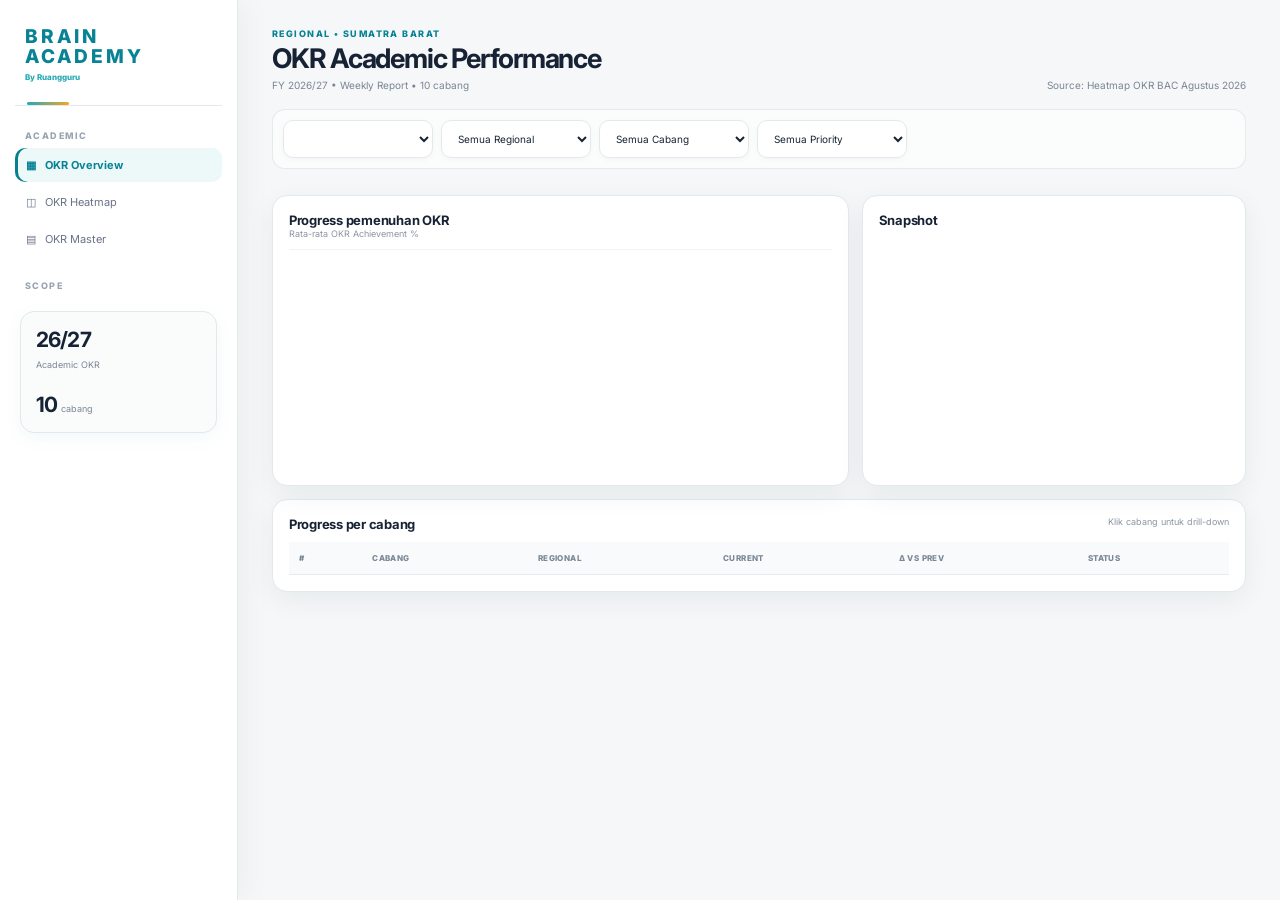
==== commit f23087f3: "Restore full OKR dashboard data and repair heatmap rendering" ====
--- a/index.html
+++ b/index.html
@@ -1 +1 @@
-<!doctype html><html lang="id"><head><meta charset="utf-8"><meta name="viewport" content="width=device-width,initial-scale=1"><title>OKR Akademik BAC 26/27</title><link rel="preconnect" href="https://fonts.googleapis.com"><link rel="preconnect" href="https://fonts.gstatic.com" crossorigin><link href="https://fonts.googleapis.com/css2?family=Inter:wght@400;500;600;700;800&display=swap" rel="stylesheet"><style>:root{--bg:#f5f6f8;--card:#fff;--ink:#18202f;--muted:#727d8e;--line:#e4e8ee;--brand:#087f8f;--brand2:#24a9b5;--good:#16834f;--goodbg:#e7f7ef;--bad:#c83d4b;--badbg:#fff0f2;--warn:#a66a00;--warnbg:#fff5df;--shadow:0 3px 18px #1420300b}*{box-sizing:border-box}body{margin:0;background:var(--bg);font-family:Inter,Arial;color:var(--ink)}.app{display:flex;min-height:100vh}.side{width:238px;background:#fff;border-right:1px solid var(--line);padding:22px 15px;position:fixed;inset:0 auto 0 0}.logo{font-weight:800;letter-spacing:.18em;font-size:20px;color:#087f8f;padding:5px 12px 25px;border-bottom:1px solid var(--line)}.logo small{display:block;font-size:10px;letter-spacing:.02em;margin-top:5px;color:#28a8b3}.navlabel{font-size:9px;letter-spacing:.16em;color:#a0a8b5;margin:24px 10px 7px}.nav{padding:11px 12px;border-radius:9px;font-size:12px;color:#697386;cursor:pointer;margin:3px 0}.nav.active{background:#eaf7f8;color:#087f8f;font-weight:700}.scope{margin:20px 5px;padding:14px;border:1px solid var(--line);border-radius:13px;background:#fafcfc}.scope b{font-size:21px}.scope span{font-size:9px;color:var(--muted)}.main{margin-left:238px;width:calc(100% - 238px);padding:28px 34px 45px}.top{display:flex;justify-content:space-between;align-items:end;margin-bottom:18px}.eyebrow{font-size:10px;letter-spacing:.15em;color:var(--brand);font-weight:800}.top h1{font-size:27px;letter-spacing:-.04em;margin:5px 0}.sub{font-size:11px;color:var(--muted)}.filters{display:flex;gap:8px;flex-wrap:wrap;margin-bottom:14px}.select{background:#fff;border:1px solid var(--line);border-radius:9px;padding:9px 11px;font:inherit;font-size:11px;color:var(--ink)}.cards{display:grid;grid-template-columns:repeat(4,1fr);gap:11px}.card{background:var(--card);border:1px solid var(--line);border-radius:14px;box-shadow:var(--shadow);padding:16px}.label{font-size:9px;letter-spacing:.1em;color:#8791a0;text-transform:uppercase}.big{font-size:26px;font-weight:800;margin:5px 0}.green{color:var(--good)}.red{color:var(--bad)}.section{margin-top:14px}.sectionhead{display:flex;justify-content:space-between;align-items:start;margin-bottom:10px}.section h2{font-size:14px;margin:0}.hint{font-size:9px;color:#8a94a3}.chart{height:230px;display:flex;align-items:end;gap:18px;padding:15px 20px 7px}.barwrap{flex:1;height:100%;display:flex;align-items:end;justify-content:center;position:relative}.bar{width:min(42px,70%);background:linear-gradient(180deg,var(--brand2),var(--brand));border-radius:6px 6px 2px 2px;min-height:5px}.barv{position:absolute;bottom:calc(var(--h) + 7px);font-size:9px;font-weight:700}.barl{position:absolute;bottom:-2px;transform:translateY(100%);font-size:8px;color:var(--muted)}.master{display:grid;grid-template-columns:repeat(2,minmax(0,1fr));gap:9px}.okr{border:1px solid var(--line);border-radius:12px;padding:12px;cursor:pointer}.okr:hover{border-color:#b8dfe2}.okrtop{display:grid;grid-template-columns:27px 1fr auto;gap:9px}.num{width:27px;height:27px;border-radius:7px;background:#f1f4f6;display:grid;place-items:center;font-size:9px;font-weight:800}.type{font-size:8px;color:var(--brand);font-weight:800;letter-spacing:.08em}.okr b{font-size:11px;display:block;margin-top:3px}.meta{font-size:8px;color:var(--muted);text-align:right;line-height:1.5}.months{display:grid;grid-template-columns:repeat(6,1fr);gap:4px;margin-top:10px}.m{border:1px solid #edf0f3;border-radius:6px;padding:5px;background:#fafbfc}.m span{display:block;font-size:7px;color:#8c96a4}.m b{font-size:9px}.m.active{background:#edf9fa;border-color:#bfe3e6}.m.active span,.m.active b{color:var(--brand)}.heat{overflow:auto}.heat table{width:100%;border-collapse:collapse;font-size:10px}.heat th{text-align:center;font-size:8px;color:#7f8998;padding:8px;border-bottom:1px solid var(--line)}.heat td{padding:9px 6px;text-align:center;border-bottom:1px solid #edf0f3}.heat td:first-child{text-align:left;font-weight:700;white-space:nowrap}.dot{display:inline-grid;place-items:center;width:27px;height:27px;border-radius:7px;font-weight:800}.g{background:var(--goodbg);color:var(--good)}.r{background:var(--badbg);color:var(--bad)}.i{background:var(--warnbg);color:var(--warn)}.y{background:#fff2d2;color:#a66a00}.x{background:#eef1f4;color:#8d96a3}.legend{display:flex;gap:12px;flex-wrap:wrap;margin-top:8px;font-size:8px;color:var(--muted)}.legend span{display:flex;gap:4px;align-items:center}.legend .dot{width:18px;height:18px}.modal{position:fixed;inset:0;background:#17203188;display:none;place-items:center;padding:20px;z-index:50}.modal.show{display:grid}.modalbox{width:min(760px,96vw);max-height:90vh;overflow:auto;background:#fff;border-radius:16px;padding:22px;box-shadow:0 25px 70px #14203035}.close{float:right;border:0;background:#f0f2f5;border-radius:8px;padding:7px 10px;cursor:pointer}.detail{display:none}.detail.open{display:block}.okr-master-cards{display:grid;grid-template-columns:repeat(2,minmax(0,1fr));gap:10px}.okr-master-card{border:1px solid #e6e9ee;border-radius:12px;background:#fff;padding:12px 13px;cursor:pointer;transition:.16s}.okr-master-card:hover{border-color:#b8dfe2;box-shadow:0 5px 18px rgba(20,31,48,.06);transform:translateY(-1px)}.okr-card-top{display:grid;grid-template-columns:28px minmax(0,1fr) auto;gap:9px;align-items:start;margin-bottom:10px}.okr-card-number{width:27px;height:27px;border-radius:7px;background:#f2f5f7;display:grid;place-items:center;font-size:10px;font-weight:800;color:#6d7786}.okr-card-title{min-width:0;font-size:11px;line-height:1.3}.okr-card-title b{display:block;font-size:11.5px;color:#202838;white-space:normal}.type-line{font-size:8px;text-transform:uppercase;letter-spacing:.08em;color:#087f8f;margin-bottom:3px;font-weight:800}.priority-mini{display:inline-block;margin-left:5px;padding:2px 5px;border-radius:4px;background:#f3f4f6;color:#6d7480;letter-spacing:0;font-size:7px}.okr-card-meta{display:flex;flex-direction:column;align-items:flex-end;gap:3px;font-size:8px;color:#737d8c;white-space:nowrap}.target-grid{display:grid;grid-template-columns:repeat(6,minmax(0,1fr));gap:4px}.target-cell{border:1px solid #edf0f3;border-radius:6px;padding:5px 4px;background:#fafbfc;min-width:0}.target-cell span{display:block;font-size:7px;color:#8a94a3;text-transform:uppercase;letter-spacing:.04em}.target-cell b{display:block;font-size:9px;margin-top:2px;color:#303949;white-space:nowrap;overflow:hidden;text-overflow:ellipsis}.target-cell.current{background:#edf9fa;border-color:#bfe3e6;box-shadow:inset 0 0 0 1px #dff1f2}.target-cell.current span{color:#087f8f;font-weight:800}.target-cell.current b{color:#087f8f}@media(max-width:1100px){.okr-master-cards{grid-template-columns:1fr}}@media(max-width:650px){.okr-card-top{grid-template-columns:28px minmax(0,1fr)}.okr-card-meta{grid-column:2;flex-direction:row;align-items:flex-start}.target-grid{grid-template-columns:repeat(4,minmax(0,1fr))}}@media(max-width:1050px){.side{width:72px}.main{margin-left:72px;width:calc(100% - 72px)}.logo{font-size:0}.logo:before{content:'BAC';font-size:18px}.scope{display:none}.cards{grid-template-columns:repeat(2,1fr)}}@media(max-width:700px){.main{padding:20px 14px}.master{grid-template-columns:1fr}.cards{grid-template-columns:1fr}.months{grid-template-columns:repeat(4,1fr)}}.heat-legend{display:flex;gap:14px;align-items:center;flex-wrap:wrap;font-size:9px;color:#737d8c}.heat-legend span{display:inline-flex;align-items:center;gap:5px}.legend-dot{width:20px;height:20px;border-radius:6px;display:inline-grid;place-items:center;font-weight:800}.legend-dot.g{background:#def5e9;color:#16834f}.legend-dot.r{background:#ffe5e8;color:#c83d4b}.legend-dot.i{background:#fff2d2;color:#a66a00}.legend-dot.x{background:#eef1f4;color:#8993a3}</style></head><body><div class="app"><aside class="side"><div class="logo">BRAIN ACADEMY<small>By Ruangguru</small></div><div class="navlabel">ACADEMIC</div><div class="nav active" onclick="show('overview')">▦ &nbsp; OKR Overview</div><div class="nav" onclick="show('heatmap')">◫ &nbsp; OKR Heatmap</div><div class="nav" onclick="show('master')">▤ &nbsp; OKR Master</div><div class="navlabel">SCOPE</div><div class="scope"><b>26/27</b><br><span>Academic OKR</span><br><br><b>10</b> <span>cabang</span></div></aside><main class="main"><div class="top"><div><div class="eyebrow">REGIONAL • SUMATRA BARAT</div><h1>OKR Academic Performance</h1><div class="sub">FY 2026/27 • Preview Dashboard</div></div><div class="sub">Last update • Weekly Report</div></div><div class="filters"><select class="select" id="periodFilter"></select><select class="select" id="branchFilter"><option value="ALL">Semua Cabang</option></select><select class="select" id="priorityFilter"><option value="ALL">Semua Priority</option><option value="P0">P0</option><option value="Monitor">Monitor</option></select></div><div id="overview"><div class="cards" id="kpis"></div><div class="section card"><div class="sectionhead"><div><h2>Progress pemenuhan OKR</h2><div class="hint">Rata-rata OKR Achievement %</div></div><span class="hint">Target vs Actual</span></div><div class="chart" id="trend"></div></div><div class="section card"><div class="sectionhead"><h2>Progress per cabang</h2><span class="hint">Klik cabang untuk drill-down</span></div><div style="overflow:auto"><table><thead><tr><th>#</th><th>Cabang</th><th>Regional</th><th>Current</th><th>Δ vs prev</th><th>Status</th></tr></thead><tbody id="branchTable"></tbody></table></div></div></div><div id="master" class="section card" style="display:none"><div class="sectionhead"><div><h2>OKR yang dipantau</h2><div class="hint">Target bulanan Jul 2026–Jun 2027 • bulan aktif ditandai</div></div><span class="hint" id="okrCount"></span></div><div id="okrMasterCards" class="okr-master-cards"></div></div><div id="heatmap" class="section card" style="display:none"><div class="sectionhead"><div><h2>Heatmap OKR</h2><div class="heat-legend"><span><i class="legend-dot g">✓</i> Achieved</span><span><i class="legend-dot r">!</i> Not Achieved</span><span><i class="legend-dot i">◐</i> Data Available</span><span><i class="legend-dot x">·</i> No Data</span></div></div><span class="hint">Klik cell untuk detail metric</span></div><div style="overflow:auto"><table><thead id="heatHead"></thead><tbody id="heatBody"></tbody></table></div></div></main></div><div class="modal" id="modal" onclick="if(event.target===this)closeModal()"><div class="modalbox"><button class="close" onclick="closeModal()">×</button><div id="modalContent"></div></div></div><script>const branches=['Bukittinggi - Jambu Air','Bukittinggi - Manggis Ganting','Painan - Pagaruyung','Payakumbuh - Simpang Benteng','Solok - Pandan','Padang - Gajah Mada','Padang - S. Parman','Padang - Sutomo','Padang - Tarandam','Padang - Ujung Gurun'];const metrics=['Attendance','Students Assignment to Students Mentor (Wali)','Session by Qualified Teacher (SQT)','Completion to UTBK','Completion to TKA Reguler 1','Average Drill Soal','Konsultasi 1'];const periods=['3–9 Aug 2026','10–16 Aug 2026','17–23 Aug 2026','24–30 Aug 2026'];const rows=branches.flatMap((branch,bi)=>periods.map((period,pi)=>({branch,region:branch.startsWith('Padang')?'Regional - Padang Raya':'Regional - Sumatra Barat',period,achievement:[.72,.61,.64,.58][(bi+pi)%4],status:['High Performance Branch','Medium Performance Branch','Medium Performance Branch','Low Performance Branch'][(bi+pi)%4],metrics:Object.fromEntries(metrics.map((m,mi)=>{const vals=[.78,1,.82,null,.74,.42,null];const v=vals[(bi+pi+mi)%vals.length];return[m,{status:v==null?null:v>=.75?'Achieved':'Not Achieved',value:v,raw:v==null?[]:[v],priority:mi<3?'P0':'P1',pic:'—'}]}))})));const APP_DATA={branches:branches.map(name=>({name,region:name.startsWith('Padang')?'Regional - Padang Raya':'Regional - Sumatra Barat'})),periods:[...periods],data:rows,metrics:[...metrics],okrMaster:[]};const OKR_MASTER=[{type:'Lagging',metric:'# Kelulusan PTN',category:'Kesiswaan',kelas:'12+UTBK',priority:'Monitor',pic:'All',months:['-','-','-','-','-','-','-','-','sesuai target cabang','-','sesuai target cabang','-']},{type:'Lagging',metric:'# Kelulusan Top PTN-Prodi',category:'Kesiswaan',kelas:'12+UTBK',priority:'Monitor',pic:'All',months:['-','-','-','-','-','-','-','-','sesuai target cabang','-','sesuai target cabang','-']},{type:'Lagging',metric:'% Kelulusan PTN (All Jalur)',category:'Kesiswaan',kelas:'12+UTBK',priority:'Monitor',pic:'All',months:['-','-','-','-','-','-','-','-',.15,'-',.5,'-']},{type:'Leading',metric:'Skor TO UTBK',category:null,kelas:'12+UTBK',priority:'Monitor',pic:'Uniprep',months:['-',500,550,550,600,600,'-',620,630,650,'-','-']},{type:'Lagging',metric:'NPS Mudah Paham',category:null,kelas:'All',priority:'Monitor',pic:'All',months:['-','-','-','-','-',.9,'-','-','-','-','-',.9]},{type:'Lagging',metric:'NPS Nilai Naik',category:null,kelas:'All',priority:'Monitor',pic:'All',months:['-','-','-','-','-',.9,'-','-','-','-','-',.9]},{type:'Lagging',metric:'NPS Suka Belajar',category:null,kelas:'All',priority:'Monitor',pic:'All',months:['-','-','-','-','-',.9,'-','-','-','-','-',.9]},{type:'Leading',metric:'% Low Content Rating',category:null,kelas:'All',priority:'Monitor',pic:'SAE',months:['<0.5%','<0.5%','<0.5%','<0.5%','<0.5%','<0.5%','<0.5%','<0.5%','<0.5%','<0.5%','<0.5%','<0.5%']},{type:'Leading',metric:'Skor TO TKA',category:null,kelas:'All',priority:'Monitor',pic:'SE',months:[null,65,70,75,null,null,70,75,null,null,null,null]},{type:'Leading',metric:'Starchamps',category:null,kelas:'All',priority:'Monitor',pic:'Teacher Ops',months:[.9,.9,.9,.9,.9,.9,.9,.9,.9,.9,.9,.9]},{type:'Leading',metric:'TO TKA Completion',category:'Kesiswaan',kelas:'6, 9, 12',priority:'P0',pic:'SE',months:['12: 75%','12: 75%','12: 80%','12: 80%','6, 9: 80%','6, 9: 80%','6, 9: 80%','6, 9: 80%',null,null,null,null]},{type:'Leading',metric:'Students Assignment to Students Mentor (Wali)',category:'Kesiswaan',kelas:'12+UTBK',priority:'P0',pic:'SAE',months:[1,1,1,1,1,1,1,1,1,1,1,1]},{type:'Leading',metric:'Ave. # Benar Drill Soal TKA (12+UTBK)',category:'Kesiswaan',kelas:'12+UTBK',priority:'P0',pic:'SAE',months:['-','120 soal/students/month','120 soal/students/month','120 soal/students/month','240 soal/students/month','240 soal/students/month','240 soal/students/month','240 soal/students/month','240 soal/students/month','240 soal/students/month','-','-']},{type:'Leading',metric:'Ave. # Benar Drill Soal UTBK (12+UTBK)',category:'Kesiswaan',kelas:'12+UTBK',priority:'P0',pic:'SAE',months:['-','120 soal/students/month','120 soal/students/month','120 soal/students/month','240 soal/students/month','240 soal/students/month','240 soal/students/month','240 soal/students/month','240 soal/students/month','240 soal/students/month','-','-']},{type:'Leading',metric:'Konfirmasi Kelulusan',category:'Kesiswaan',kelas:'12+UTBK',priority:'P0',pic:'SAE',months:['-','-','-','-','-','-','-','-','-','100%','100%','100%']},{type:'Leading',metric:'Konsultasi Siswa',category:'Kesiswaan',kelas:'12+UTBK',priority:'P0',pic:'SAE',months:['-','100%','-','-','100%','-','100%','-','-','100%','-','-']},{type:'Leading',metric:'Student Profiling (12+UTBK)',category:'Kesiswaan',kelas:'12+UTBK',priority:'P0',pic:'SAE',months:['-','-','100%','-','-','-','-','-','-','-','-','-']},{type:'Leading',metric:'Partisipasi Tes Diagnostik',category:'Kesiswaan',kelas:'12+UTBK',priority:'P0',pic:'SAE',months:['-','-','-','100%','-','-','-','-','-','-','-','-']},{type:'Leading',metric:'Relook Kategorisasi Rombel',category:'Kesiswaan',kelas:'12+UTBK',priority:'P0',pic:'SAE dan Teacher Ops',months:['-','-','-','-','100%','-','-','-','-','-','-','-']},{type:'Leading',metric:'% Sessions by Qualified Teachers (12+UTBK)',category:'Kesiswaan',kelas:'12+UTBK',priority:'P0',pic:'TD',months:[.75,.75,.75,.75,.75,.75,.75,.75,.75,.75,.75,.75]},{type:'Leading',metric:'Motivatalks',category:'Kesiswaan',kelas:'12+UTBK',priority:'P0',pic:'Uniprep',months:['-',.8,.8,.8,.8,.8,.8,.8,.8,.8,.8,.8]},{type:'Leading',metric:'TO UTBK Completion',category:'Kesiswaan',kelas:'12+UTBK',priority:'P0',pic:'Uniprep',months:['-','50%','60%','70%','80%','-','80%','90%','90%','100%','-','-']},{type:'Leading',metric:'Penyampaian Rapor TO TKA/UTBK',category:'Kesiswaan',kelas:'12+UTBK',priority:'P0',pic:'SAE',months:['-','-','-','-','-','100%','-','-','-','100%','-','-']},{type:'Leading',metric:'Penyampaian Rapor TO TKA',category:'Kesiswaan',kelas:'6 dan 9',priority:'P0',pic:'SAE',months:['-','-','-','-','-','100%','-','-','-','100%','-','-']},{type:'Leading',metric:'% Class Observation',category:'Kesiswaan',kelas:'All',priority:'P0',pic:'TD',months:[.75,.75,.75,.75,.75,.75,.75,.75,.75,.75,.75,.75]},{type:'Leading',metric:'% Sessions by Qualified Teachers ',category:'Kesiswaan',kelas:'All',priority:'P0',pic:'TD',months:[.75,.75,.75,.75,.75,.75,.75,.75,.75,.75,.75,.75]},{type:'Leading',metric:'Attendance',category:'Kesiswaan',kelas:'All',priority:'P0',pic:'Teacher Ops',months:[.75,.75,.75,.75,.75,.75,.75,.75,.75,.75,.75,.75]},{type:'Leading',metric:'Relook Kategorisasi Rombel',category:'Kesiswaan',kelas:'All',priority:'P1',pic:'SAE dan Teacher Ops',months:['-','-','-','-','-','-','-','-','-','-','100%','-']},{type:'Leading',metric:'Student Profiling (Others)',category:'Kesiswaan',kelas:'3-11',priority:'P1',pic:'SAE',months:['-','-','-','-','-','-','-','-','-','-','100%','-']},{type:'Leading',metric:'Penyampaian Rapor All Jenjang',category:'Kesiswaan',kelas:'All',priority:'P1',pic:'SAE',months:['-','-','-','-','-','-','-','-','-','100%','-','-']},{type:'Leading',metric:'Pengisian Growth Journal Onboarding Mitra',category:'Kesiswaan',kelas:'All',priority:'P1',pic:'TD dan Teacher Ops',months:['-',.75,.75,.75,.75,.75,.75,.75,.75,.75,.75,.75]},{type:'Leading',metric:'NPS Participation',category:'Kesiswaan',kelas:'All',priority:'P1',pic:'Teacher Ops',months:['-','-','-','-','-',.8,'-','-','-','-','-',.8]},{type:'Leading',metric:'Penjadwalan',category:'Kesiswaan',kelas:'All',priority:'P1',pic:'Teacher Ops',months:[.75,.75,.75,.75,.75,.75,.75,.75,.75,.75,.75,.75]},{type:'Leading',metric:'Rasionalisasi SNBP',category:'Kesiswaan',kelas:'12+UTBK',priority:'P2',pic:'SAE',months:['-','-','-','-','-','-','-','-','-','100%','-','-']},{type:'Leading',metric:'# Benar Drill Soal (Others)',category:'Kesiswaan',kelas:'6-11',priority:'P2',pic:'SAE',months:['-','-','-','-','-','-','-','-','-','-','-','-']},{type:'Leading',metric:'Pengerjaan Kuis dan Post Test di kelas',category:'Kesiswaan',kelas:'All',priority:'P2',pic:'SAE',months:[.75,.75,.75,.75,.75,.75,.75,.75,.75,.75,.75,.75]},{type:'Leading',metric:'Learning Distinctive',category:'Kesiswaan',kelas:'All',priority:'P2',pic:'TD',months:['-','-','-','-','-','-','-','-','-','-','-','-']},{type:'Leading',metric:'AUVI TV',category:'Kesiswaan',kelas:'All',priority:'P2',pic:'Teacher Ops',months:['-',.5,.5,.5,.5,.5,.5,.5,.5,.5,.5,.5]}];APP_DATA.okrMaster=OKR_MASTER;const OKR_MONTHS=['Jul','Aug','Sep','Oct','Nov','Dec','Jan','Feb','Mar','Apr','May','Jun'];const TARGET_MAP={'Session by Qualified Teacher (SQT)':.75,'% Sessions by Qualified Teachers (12+UTBK)':.75,'% Sessions by Qualified Teachers ':.75,'Attendance':.75,'Students Assignment to Students Mentor (Wali)':1,'Pengisian Growth Journal Onboarding Mitra':.75,'Pengerjaan Kuis dan Post Test di kelas':.75};const state={period:periods[periods.length-1],branch:'ALL',priority:'ALL'};function pct(v){return v==null?'—':(v*100).toFixed(1)+'%'}function formatValue(v){if(v==null)return'—';if(typeof v==='number'){if(Math.abs(v)<=1)return pct(v);return Number.isInteger(v)?String(v):v.toFixed(1)}return String(v)}function statusPill(s){if(!s)return'<span class="pill gray">No Data</span>';let c=s.includes('High')||s==='Achieved'?'green':s.includes('Low')||s==='Not Achieved'?'red':s.includes('Medium')||s==='At Risk'?'yellow':'gray';return`<span class="pill ${c}">${s}</span>`}function filtered(period=state.period){return APP_DATA.data.filter(x=>(period?x.period===period:true)&& (state.branch==='ALL'||x.branch===state.branch))}function currentForBranch(branch,period=state.period){return APP_DATA.data.find(x=>x.branch===branch&&x.period===period)}function avg(rows){if(!rows.length)return null;return rows.reduce((s,x)=>s+(x.achievement||0),0)/rows.length}function renderFilters(){const p=document.getElementById('periodFilter');p.innerHTML=APP_DATA.periods.map(x=>`<option ${x===state.period?'selected':''}>${x}</option>`).join('');const b=document.getElementById('branchFilter');b.innerHTML='<option value="ALL">Semua Cabang</option>'+APP_DATA.branches.map(x=>`<option value="${x.name}">${x.name}</option>`).join('');document.getElementById('periodFilter').onchange=e=>{state.period=e.target.value;renderAll()};b.onchange=e=>{state.branch=e.target.value;renderAll()};document.getElementById('priorityFilter').onchange=e=>{state.priority=e.target.value;renderAll()}}function renderKpis(){const rows=filtered(),cur=avg(rows),prevP=APP_DATA.periods[Math.max(0,APP_DATA.periods.indexOf(state.period)-1)],prev=avg(filtered(prevP)),delta=cur!=null&&prev!=null?(cur-prev)*100:null;const achieved=rows.filter(x=>x.status==='High Performance Branch'||x.status==='Achieved').length,medium=rows.filter(x=>x.status==='Medium Performance Branch'||x.status==='At Risk').length,low=rows.filter(x=>x.status==='Low Performance Branch'||x.status==='Not Achieved').length;document.getElementById('kpis').innerHTML=[['OKR Achievement',pct(cur),delta==null?'':`${delta>=0?'↑':'↓'} ${Math.abs(delta).toFixed(1)} pp vs prev`,delta>=0?'up':'down'],['High Performance',achieved+'/'+rows.length,'cabang pada snapshot','up'],['Medium / At Risk',medium,'perlu dipantau','flat'],['Low Performance',low,'perlu follow-up','down']].map(k=>`<div class="card"><div class="label">${k[0]}</div><div class="big ${k[3]==='up'?'green':k[3]==='down'?'red':''}">${k[1]}</div><div class="sub">${k[2]}</div></div>`).join('')}function renderTrend(){const vals=APP_DATA.periods.map(p=>avg(filtered(p))||0),max=Math.max(1,...vals);document.getElementById('trend').innerHTML=APP_DATA.periods.map((p,i)=>`<div class="barwrap" style="--h:${Math.max(5,vals[i]/max*185)}px"><span class="barv">${pct(vals[i])}</span><div class="bar" style="height:${Math.max(5,vals[i]/max*185)}px"></div><span class="barl">${p.replace(' 2026','')}</span></div>`).join('')}function renderBranchTable(){let rows=APP_DATA.branches.map(b=>currentForBranch(b.name)).filter(Boolean).filter(r=>state.branch==='ALL'||r.branch===state.branch).sort((a,b)=>(b.achievement||0)-(a.achievement||0));const pi=APP_DATA.periods.indexOf(state.period),prevP=APP_DATA.periods[Math.max(0,pi-1)];document.getElementById('branchTable').innerHTML=rows.map((r,i)=>{const prev=currentForBranch(r.branch,prevP),d=(r.achievement!=null&&prev?.achievement!=null)?(r.achievement-prev.achievement)*100:null;return`<tr class="click" onclick="openBranch('${r.branch.replace(/'/g,"\\'")}')"><td>${i+1}</td><td><b>${r.branch}</b></td><td>${r.region.replace('Regional - ','')}</td><td><b>${pct(r.achievement)}</b></td><td class="${d>0?'up':d<0?'down':'flat'}">${d==null?'—':(d>=0?'+':'')+d.toFixed(1)+' pp'}</td><td>${statusPill(r.status)}</td></tr>`}).join('')}function metricAllowed(m){if(state.priority==='ALL')return true;return m.priority===state.priority||(state.priority==='Monitor'&&m.priority==='Monitoring')}function heatState(metric){if(!metric)return{c:'x',icon:'·',label:'No Data'};const st=metric.status;if(st==='Achieved')return{c:'g',icon:'✓',label:'Achieved'};if(st==='Not Achieved')return{c:'r',icon:'!',label:'Not Achieved'};if(st==='At Risk')return{c:'y',icon:'~',label:'At Risk'};const hasRaw=Array.isArray(metric.raw)?metric.raw.length>0:metric.raw!=null;if(metric.value!=null||hasRaw)return{c:'i',icon:'◐',label:'Data Available / In Progress'};return{c:'x',icon:'·',label:'No Data'}}function renderHeat(){const visible=APP_DATA.metrics.filter(m=>metricAllowed({priority:(APP_DATA.okrMaster.find(o=>o.metric===m)||{}).priority||''}));document.getElementById('heatHead').innerHTML=`<tr><th>Cabang</th>${visible.map(m=>`<th title="${m}">${m}</th>`).join('')}</tr>`;const rows=filtered();document.getElementById('heatBody').innerHTML=rows.map(r=>`<tr><td><b>${r.branch}</b></td>${visible.map(m=>{const q=r.metrics[m]||{},h=heatState(q),safeB=r.branch.replace(/'/g,"\\'"),safeM=m.replace(/'/g,"\\'");return`<td><span class="dot ${h.c}" title="${m}: ${h.label}" onclick="openMetric('${safeB}','${safeM}')">${h.icon}</span></td>`}).join('')}</tr>`).join('')}function renderAll(){renderFilters();renderKpis();renderTrend();renderBranchTable();renderHeat()}function openBranch(branch){const r=currentForBranch(branch);if(!r)return;document.getElementById('modalContent').innerHTML=`<div class="eyebrow">${r.region}</div><h2 style="margin:7px 0 4px">${branch}</h2><div class="sub">${state.period}</div><hr style="border:0;border-top:1px solid var(--line);margin:18px 0"><div class="cards" style="grid-template-columns:repeat(3,1fr)"><div class="card"><div class="label">Achievement</div><div class="big">${pct(r.achievement)}</div></div><div class="card"><div class="label">Status</div><div style="margin-top:10px">${statusPill(r.status)}</div></div><div class="card"><div class="label">Metrics</div><div class="big">${Object.keys(r.metrics).length}</div></div></div><h3>Metric detail</h3><table><thead><tr><th>Metric</th><th>Target</th><th>Actual</th><th>Status</th></tr></thead><tbody>${Object.entries(r.metrics).map(([m,q])=>`<tr><td>${m}</td><td>${TARGET_MAP[m]!=null?formatValue(TARGET_MAP[m]):'—'}</td><td>${formatValue(q.value)}</td><td>${statusPill(q.status)}</td></tr>`).join('')}</tbody></table>`;document.getElementById('modal').classList.add('show')}function openMetric(branch,metric){const r=currentForBranch(branch);if(!r)return;const m=r.metrics[metric]||{},target=TARGET_MAP[metric]??null,gap=target!=null&&m.value!=null?m.value-target:null;document.getElementById('modalContent').innerHTML=`<div class="eyebrow">${r.region}</div><h2 style="margin:7px 0 4px">${metric}</h2><div class="sub">${branch} • ${state.period}</div><hr style="border:0;border-top:1px solid var(--line);margin:18px 0"><div style="display:grid;grid-template-columns:repeat(3,1fr);gap:10px"><div class="card"><div class="label">Target</div><div class="big">${target!=null?formatValue(target):'—'}</div></div><div class="card"><div class="label">Actual</div><div class="big">${formatValue(m.value)}</div></div><div class="card"><div class="label">Gap</div><div class="big">${gap==null?'—':formatValue(gap)}</div></div></div><p><b>Status:</b> ${statusPill(m.status)}</p><p><b>Priority:</b> ${m.priority||'—'} &nbsp; <b>PIC:</b> ${m.pic||'—'}</p><h3>Riwayat</h3><table><thead><tr><th>Periode</th><th>Target</th><th>Actual</th><th>Gap</th><th>Status</th></tr></thead><tbody>${APP_DATA.data.filter(x=>x.branch===branch).map(x=>{const q=x.metrics[metric]||{},g=target!=null&&q.value!=null?q.value-target:null;return`<tr><td>${x.period}</td><td>${target!=null?formatValue(target):'—'}</td><td>${formatValue(q.value)}</td><td>${g==null?'—':formatValue(g)}</td><td>${statusPill(q.status)}</td></tr>`}).join('')}</tbody></table>`;document.getElementById('modal').classList.add('show')}function closeModal(){document.getElementById('modal').classList.remove('show')}function show(id){document.getElementById('overview').style.display=id==='overview'?'block':'none';document.getElementById('master').style.display=id==='master'?'block':'none';document.getElementById('heatmap').style.display=id==='heatmap'?'block':'none';document.querySelectorAll('.nav').forEach((n,i)=>n.classList.toggle('active',['overview','heatmap','master'][i]===id));if(id==='master')renderOkrMaster()}function renderOkrMaster(){const data=state.priority==='ALL'?OKR_MASTER:OKR_MASTER.filter(x=>x.priority===state.priority);document.getElementById('okrCount').textContent=`${data.length} dari ${OKR_MASTER.length} OKR`;const idx=Math.max(0,APP_DATA.periods.length-1);document.getElementById('okrMasterCards').innerHTML=data.map((x,i)=>`<article class="okr-master-card" onclick="openOkrTimeline(${OKR_MASTER.indexOf(x)})"><div class="okr-card-top"><div class="okr-card-number">${i+1}</div><div class="okr-card-title"><div class="type-line">${x.type} <span class="priority-mini">${x.priority}</span></div><b>${x.metric}</b><div class="sub">${x.category||''}</div></div><div class="okr-card-meta"><span>${x.kelas||'—'}</span><span>${x.pic||'—'}</span></div></div><div class="target-grid">${OKR_MONTHS.map((m,j)=>`<div class="target-cell ${j===idx?'current':''}"><span>${m}</span><b>${targetText(x.months[j])}</b></div>`).join('')}</div></article>`).join('')}function targetText(v){if(v==null||v==='')return'—';if(typeof v==='number'){if(v<=1)return pct(v);return Number.isInteger(v)?String(v):v.toFixed(1)}return String(v)}function openOkrTimeline(i){const x=OKR_MASTER[i];document.getElementById('modalContent').innerHTML=`<div class="eyebrow">${x.type} • ${x.priority}</div><h2>${x.metric}</h2><div class="sub">PIC: ${x.pic||'—'} • Kelas: ${x.kelas||'—'}</div><h3>Target Jul 2026 – Jun 2027</h3><table><thead><tr>${OKR_MONTHS.map(m=>`<th>${m}</th>`).join('')}</tr></thead><tbody><tr>${OKR_MONTHS.map((m,j)=>`<td style="vertical-align:top;white-space:pre-wrap">${targetText(x.months[j])}</td>`).join('')}</tr></tbody></table>`;document.getElementById('modal').classList.add('show')}renderAll();</script></body></html>+<!doctype html><html lang="id"><head><meta charset="utf-8"><meta name="viewport" content="width=device-width,initial-scale=1"><title>OKR Academic Performance • BAC 26/27</title><link rel="preconnect" href="https://fonts.googleapis.com"><link rel="preconnect" href="https://fonts.gstatic.com" crossorigin><link href="https://fonts.googleapis.com/css2?family=Inter:wght@400;500;600;700;800&display=swap" rel="stylesheet"><link rel="stylesheet" href="ui.css"><style>:root{--bg:#f5f7f8;--card:#fff;--ink:#172334;--muted:#7a8594;--line:#e2e8ec;--brand:#078395;--good:#16834f;--bad:#c83d4b;--warn:#a66a00;--shadow:0 8px 28px rgba(20,40,55,.06)}*{box-sizing:border-box}body{margin:0;background:var(--bg);font-family:Inter,Arial;color:var(--ink)}button,select,input{font:inherit}.app{display:flex;min-height:100vh}.side{width:238px;background:#fff;border-right:1px solid var(--line);padding:22px 15px;position:fixed;inset:0 auto 0 0;z-index:10}.logo{font-weight:800;letter-spacing:.16em;font-size:19px;line-height:1.05;color:var(--brand);padding:5px 10px 24px;border-bottom:1px solid var(--line)}.logo small{display:block;font-size:8px;letter-spacing:0;margin-top:6px}.navlabel{font-size:9px;letter-spacing:.16em;color:#9aa5b2;margin:24px 10px 7px}.nav{padding:10px 11px;border-radius:10px;font-size:11px;color:#697386;cursor:pointer;margin:3px 0}.nav:hover,.nav.active{background:#edf8f9;color:var(--brand);font-weight:700}.scope{margin:20px 5px;padding:15px;border:1px solid var(--line);border-radius:14px;background:#fafcfc}.scope b{font-size:21px}.scope span{font-size:9px;color:var(--muted)}.main{margin-left:238px;width:calc(100% - 238px);padding:28px 34px 48px}.top{display:flex;justify-content:space-between;align-items:end;margin-bottom:18px}.eyebrow{font-size:9px;letter-spacing:.16em;color:var(--brand);font-weight:800}.top h1{font-size:27px;letter-spacing:-.045em;margin:5px 0}.sub{font-size:10px;color:var(--muted)}.filters{display:flex;gap:8px;flex-wrap:wrap;margin-bottom:13px}.select{background:#fff;border:1px solid var(--line);border-radius:10px;padding:10px 12px;font-size:10px;color:var(--ink);min-width:150px}.card{background:var(--card);border:1px solid var(--line);border-radius:15px;box-shadow:var(--shadow);padding:16px}.grid4{display:grid;grid-template-columns:repeat(4,1fr);gap:11px}.kpi-label{font-size:8px;letter-spacing:.1em;text-transform:uppercase;color:#8a95a4}.kpi{font-size:25px;font-weight:800;margin:5px 0}.delta{font-size:9px}.up{color:var(--good)}.down{color:var(--bad)}.flat{color:var(--muted)}.section{margin-top:13px}.section-head{display:flex;justify-content:space-between;align-items:start;margin-bottom:10px}.section h2{font-size:13px;margin:0}.hint{font-size:9px;color:#8b95a2}.two{display:grid;grid-template-columns:1.5fr 1fr;gap:13px}.chart{height:220px;display:flex;align-items:end;gap:20px;padding:15px 18px 22px}.barcol{flex:1;height:100%;display:flex;flex-direction:column;justify-content:end;align-items:center;position:relative}.bar{width:min(48px,65%);background:linear-gradient(180deg,#35b6c1,var(--brand));border-radius:7px 7px 2px 2px;min-height:4px}.barval{font-size:9px;font-weight:800;margin-bottom:5px}.barlabel{font-size:8px;color:var(--muted);margin-top:7px;white-space:nowrap}.snapshot-row{display:flex;justify-content:space-between;align-items:center;padding:11px 0;border-bottom:1px solid #edf0f3}.pill{display:inline-flex;align-items:center;border-radius:999px;padding:4px 7px;font-size:8px;font-weight:700}.pill.green{background:#e7f7ef;color:var(--good)}.pill.red{background:#fff0f2;color:var(--bad)}.pill.yellow{background:#fff4da;color:var(--warn)}.pill.gray{background:#eef1f4;color:#7f8997}.tablewrap{overflow:auto}.table{width:100%;border-collapse:collapse;font-size:9px}.table th{font-size:8px;text-transform:uppercase;letter-spacing:.05em;color:#7f8997;background:#f8fafb}.table th,.table td{padding:10px 9px;border-bottom:1px solid #edf0f3;text-align:left}.click{cursor:pointer}.click:hover td{background:#fafdfd}.heat{overflow:hidden}.heatwrap{overflow:auto;max-width:100%}.heat table{min-width:1420px;border-collapse:separate;border-spacing:0;font-size:8px}.heat th,.heat td{padding:9px 7px;text-align:center;border-bottom:1px solid #edf0f3;white-space:nowrap}.heat th{background:#f8fafb;color:#748091;font-size:7px;text-transform:uppercase;letter-spacing:.04em;position:sticky;top:0;z-index:2}.heat th:first-child,.heat td:first-child{text-align:left;position:sticky;left:0;background:#fff;z-index:3;min-width:210px}.dot{display:inline-grid;place-items:center;width:27px;height:27px;border-radius:7px;font-weight:800;cursor:pointer}.dot.g,.legend-dot.g{background:#e7f7ef;color:var(--good)}.dot.r,.legend-dot.r{background:#fff0f2;color:var(--bad)}.dot.i,.legend-dot.i{background:#fff3d7;color:var(--warn)}.dot.x,.legend-dot.x{background:#eef1f4;color:#8a94a2}.heat-legend{display:flex;gap:12px;align-items:center;flex-wrap:wrap;font-size:8px;color:#737d8c;margin-top:7px}.heat-legend span{display:inline-flex;align-items:center;gap:4px}.legend-dot{width:18px;height:18px;border-radius:5px;display:inline-grid;place-items:center;font-weight:800}.master-grid{display:grid;grid-template-columns:repeat(2,minmax(0,1fr));gap:10px}.master-card{border:1px solid var(--line);border-radius:12px;padding:12px;background:#fff;cursor:pointer}.master-card:hover{border-color:#b9dfe2}.master-top{display:grid;grid-template-columns:27px 1fr auto;gap:8px}.num{width:27px;height:27px;border-radius:7px;background:#f1f4f6;display:grid;place-items:center;font-size:9px;font-weight:800;color:#6f7988}.master-title{font-size:11px;font-weight:800;line-height:1.3}.meta{font-size:8px;color:var(--muted);text-align:right;line-height:1.5}.targets{display:grid;grid-template-columns:repeat(6,1fr);gap:4px;margin-top:10px}.target{border:1px solid #edf0f3;border-radius:6px;padding:5px;background:#fafbfc;min-width:0}.target span{display:block;font-size:7px;color:#8a94a3}.target b{display:block;font-size:8px;margin-top:2px;white-space:nowrap;overflow:hidden;text-overflow:ellipsis}.target.current{background:#edf9fa;border-color:#bfe3e6}.target.current span,.target.current b{color:var(--brand)}.detail{display:none}.detail.show{display:block}.modal{position:fixed;inset:0;background:rgba(20,30,45,.5);display:none;place-items:center;padding:20px;z-index:50}.modal.show{display:grid}.modalbox{width:min(820px,96vw);max-height:90vh;overflow:auto;background:#fff;border-radius:16px;padding:21px;box-shadow:0 25px 70px rgba(20,30,45,.25)}.close{float:right;border:0;background:#eef1f4;border-radius:8px;padding:6px 10px;cursor:pointer}.empty{padding:28px;text-align:center;color:var(--muted);font-size:10px}@media(max-width:1050px){.side{width:72px}.main{margin-left:72px;width:calc(100% - 72px)}.logo{font-size:0}.logo:before{content:'BAC';font-size:18px}.scope{display:none}.grid4{grid-template-columns:repeat(2,1fr)}.two{grid-template-columns:1fr}.master-grid{grid-template-columns:1fr}}@media(max-width:650px){.main{padding:20px 13px}.grid4{grid-template-columns:1fr}.targets{grid-template-columns:repeat(4,1fr)}}</style></head><body><div class="app"><aside class="side"><div class="logo">BRAIN<br>ACADEMY<small>By Ruangguru</small></div><div class="navlabel">ACADEMIC</div><div class="nav active" id="navOverview" onclick="showView('overview')">▦ &nbsp; OKR Overview</div><div class="nav" id="navHeat" onclick="showView('heatmap')">◫ &nbsp; OKR Heatmap</div><div class="nav" id="navMaster" onclick="showView('master')">▤ &nbsp; OKR Master</div><div class="navlabel">SCOPE</div><div class="scope"><b>26/27</b><br><span>Academic OKR</span><br><br><b>10</b> <span>cabang</span></div></aside><main class="main"><div class="top"><div><div class="eyebrow">REGIONAL • SUMATRA BARAT</div><h1>OKR Academic Performance</h1><div class="sub">FY 2026/27 • Weekly Report • 10 cabang</div></div><div class="sub" id="updated">Source: Heatmap OKR BAC Agustus 2026</div></div><div class="filters"><select id="period" class="select"></select><select id="region" class="select"><option value="ALL">Semua Regional</option></select><select id="branch" class="select"><option value="ALL">Semua Cabang</option></select><select id="priority" class="select"><option value="ALL">Semua Priority</option><option>P0</option><option>P1</option><option>P2</option><option>Monitor</option></select></div><section id="overview"><div class="grid4" id="kpis"></div><div class="two section"><div class="card"><div class="section-head"><div><h2>Progress pemenuhan OKR</h2><div class="hint">Rata-rata OKR Achievement %</div></div></div><div class="chart" id="trend"></div></div><div class="card"><div class="section-head"><h2>Snapshot</h2><span class="hint" id="snapshotPeriod"></span></div><div id="snapshot"></div></div></div><div class="card section"><div class="section-head"><h2>Progress per cabang</h2><span class="hint">Klik cabang untuk drill-down</span></div><div class="tablewrap"><table class="table"><thead><tr><th>#</th><th>Cabang</th><th>Regional</th><th>Current</th><th>Δ vs prev</th><th>Status</th></tr></thead><tbody id="branchTable"></tbody></table></div></div></section><section id="heatmap" class="card section" style="display:none"><div class="section-head"><div><h2>Heatmap OKR</h2><div class="heat-legend"><span><i class="legend-dot g">✓</i> Achieved</span><span><i class="legend-dot r">!</i> Not Achieved</span><span><i class="legend-dot i">◐</i> Data Available / In Progress</span><span><i class="legend-dot x">·</i> No Data</span></div></div><span class="hint">Klik cell untuk detail metric</span></div><div class="heatwrap"><table><thead id="heatHead"></thead><tbody id="heatBody"></tbody></table></div></section><section id="master" class="card section" style="display:none"><div class="section-head"><div><h2>OKR Master</h2><div class="hint">Seluruh OKR • type • priority • PIC • scope kelas • target Jul 2026–Jun 2027</div></div><span class="hint" id="masterCount"></span></div><div id="masterGrid" class="master-grid"></div></section></main></div><div class="modal" id="modal" onclick="if(event.target===this)closeModal()"><div class="modalbox"><button class="close" onclick="closeModal()">×</button><div id="modalContent"></div></div></div><script src="data.js"></script><script>let APP,MASTER,TARGET,state={period:'',region:'ALL',branch:'ALL',priority:'ALL'};const monthNames=['Jul','Aug','Sep','Oct','Nov','Dec','Jan','Feb','Mar','Apr','May','Jun'];const priorityMap={'Attendance':'P0','Students Assignment to Students Mentor (Wali)':'P0','Session by Qualified Teacher (SQT)':'P0','Completion TO UTBK':'P0','Completion TO TKA Reguler 1':'P0','Average Drill Soal':'P0','Konsultasi 1':'P0','Partisipasi Tes Diagnostik':'P0','Motivatalks':'P0','Pengisian Growth Journal Onboarding Mitra':'P1','AUVI TV':'P2','Penjadwalan':'P1','Pengerjaan Kuis dan Post Test di kelas':'P2','Drill Soal 6-11':'P2','Classroom Observation':'P0','Content Low Rating (Monitoring)':'Monitor','Skor TKA':'Monitor'};const masterMap={'Completion TO UTBK':'TO UTBK Completion','Completion TO TKA Reguler 1':'TO TKA Completion','Konsultasi 1':'Konsultasi Siswa','Average Drill Soal':'Ave. # Benar Drill Soal TKA (12+UTBK)','Content Low Rating (Monitoring)':'% Low Content Rating','Classroom Observation':'% Class Observation'};const esc=s=>String(s??'').replace(/[&<>"']/g,m=>({'&':'&amp;','<':'&lt;','>':'&gt;','"':'&quot;',"'":'&#39;'}[m]));const pct=v=>v==null?'—':(v*100).toFixed(1)+'%';const fmt=v=>{if(v==null)return'—';if(typeof v!=='number')return esc(v);if(v>=0&&v<=1)return pct(v);return Number.isInteger(v)?v.toLocaleString('id-ID'):v.toFixed(2)};const statusClass=s=>s==='Achieved'?'green':s==='Not Achieved'?'red':s==='At Risk'?'yellow':'gray';const pill=s=>`<span class="pill ${statusClass(s)}">${esc(s||'No Data')}</span>`;function rows(){return APP.data.filter(r=>(!state.period||r.period===state.period)&&(state.region==='ALL'||r.region===state.region)&&(state.branch==='ALL'||r.branch===state.branch))}function rowFor(b,p=state.period){return APP.data.find(r=>r.branch===b&&r.period===p)}function metricPriority(m){return priorityMap[m]||''}function allowed(m){return state.priority==='ALL'||metricPriority(m)===state.priority}function heatState(q,m){if(q?.status==='Achieved')return['g','✓','Achieved'];if(q?.status==='Not Achieved')return['r','!','Not Achieved'];if(q?.status==='At Risk')return['y','~','At Risk'];const raw=Array.isArray(q?.raw)?q.raw.length>0:q?.raw!=null;if(q?.value!=null||raw)return['i','◐','Data Available / In Progress'];return['x','·','No Data']}function renderFilters(){period.innerHTML=APP.periods.map(p=>`<option ${p===state.period?'selected':''}>${esc(p)}</option>`).join('');region.innerHTML='<option value="ALL">Semua Regional</option>'+[...new Set(APP.branches.map(b=>b.region))].map(x=>`<option value="${esc(x)}" ${x===state.region?'selected':''}>${esc(x.replace('Regional - ','R'))}</option>`).join('');branch.innerHTML='<option value="ALL">Semua Cabang</option>'+APP.branches.filter(b=>state.region==='ALL'||b.region===state.region).map(b=>`<option value="${esc(b.name)}" ${b.name===state.branch?'selected':''}>${esc(b.name)}</option>`).join('')}';priority.value=state.priority}function renderKpis(){const r=rows(),vals=r.map(x=>x.achievement).filter(v=>typeof v==='number'),cur=vals.length?vals.reduce((a,b)=>a+b,0)/vals.length:null;const pi=APP.periods.indexOf(state.period),prev=pi>0?APP.data.filter(x=>x.period===APP.periods[pi-1]&& (state.region==='ALL'||x.region===state.region)&&(state.branch==='ALL'||x.branch===state.branch)).map(x=>x.achievement).filter(v=>typeof v==='number'):[],pv=prev.length?prev.reduce((a,b)=>a+b,0)/prev.length:null;const d=cur!=null&&pv!=null?(cur-pv)*100:null;const hi=r.filter(x=>x.status==='High Performance Branch').length,me=r.filter(x=>x.status==='Medium Performance Branch').length,lo=r.filter(x=>x.status==='Low Performance Branch').length;kpis.innerHTML=[["OKR Achievement",pct(cur),d==null?'':`${d>=0?'↑':'↓'} ${Math.abs(d).toFixed(1)} pp vs prev`,d>=0?'up':'down'],['High Performance',`${hi}/${r.length}`,'cabang','up'],['Medium / At Risk',me,'perlu dipantau','flat'],['Low Performance',lo,'perlu follow-up','down']].map(x=>`<div class="card"><div class="kpi-label">${x[0]}</div><div class="kpi">${x[1]}</div><div class="delta ${x[3]}">${x[2]}</div></div>`).join('')}function renderTrend(){const vals=APP.periods.map(p=>{const a=APP.data.filter(x=>x.period===p&&(state.region==='ALL'||x.region===state.region)&&(state.branch==='ALL'||x.branch===state.branch)).map(x=>x.achievement).filter(v=>typeof v==='number');return a.length?a.reduce((s,v)=>s+v,0)/a.length:0});const max=Math.max(1,...vals);trend.innerHTML=APP.periods.map((p,i)=>`<div class="barcol"><div class="barval">${pct(vals[i])}</div><div class="bar" style="height:${Math.max(4,vals[i]/max*175)}px"></div><div class="barlabel">${esc(p.replace(' 2026',''))}</div></div>`).join('')}function renderSnapshot(){const r=rows();snapshotPeriod.textContent=state.period;const c={};r.forEach(x=>c[x.status||'No Data']=(c[x.status||'No Data']||0)+1);snapshot.innerHTML=Object.entries(c).map(([k,v])=>`<div class="snapshot-row">${pill(k)}<b>${v}</b></div>`).join('')||'<div class="empty">Tidak ada data untuk filter ini.</div>'}function renderBranchTable(){let rs=APP.branches.filter(b=>state.region==='ALL'||b.region===state.region).map(b=>rowFor(b.name)).filter(Boolean).filter(r=>state.branch==='ALL'||r.branch===state.branch).sort((a,b)=>(b.achievement??-1)-(a.achievement??-1));const pi=APP.periods.indexOf(state.period),prevP=pi>0?APP.periods[pi-1]:null;branchTable.innerHTML=rs.map((r,i)=>{const prev=prevP?rowFor(r.branch,prevP):null,d=r.achievement!=null&&prev?.achievement!=null?(r.achievement-prev.achievement)*100:null;return`<tr class="click" onclick="openBranch('${esc(r.branch).replace(/'/g,'\\\'')}')"><td>${i+1}</td><td><b>${esc(r.branch)}</b></td><td>${esc(r.region.replace('Regional - ',''))}</td><td><b>${pct(r.achievement)}</b></td><td class="${d>0?'up':d<0?'down':'flat'}">${d==null?'—':(d>=0?'+':'')+d.toFixed(1)+' pp'}</td><td>${pill(r.status)}</td></tr>`}).join('')||'<tr><td colspan="6" class="empty">Tidak ada data.</td></tr>'}function renderHeat(){const vis=APP.metrics.filter(allowed);heatHead.innerHTML=`<tr><th>Cabang</th>${vis.map(m=>`<th title="${esc(m)}">${esc(m)}</th>`).join('')}</tr>`;const rs=APP.data.filter(r=>r.period===state.period&&(state.region==='ALL'||r.region===state.region)&&(state.branch==='ALL'||r.branch===state.branch));heatBody.innerHTML=rs.map(r=>`<tr><td><b>${esc(r.branch)}</b></td>${vis.map(m=>{const q=r.metrics?.[m]||{},h=heatState(q,m),detail=q.value!=null?' • '+fmt(q.value):'';return`<td><span class="dot ${h[0]}" title="${esc(m)}: ${h[2]}${detail}" onclick="openMetric('${esc(r.branch).replace(/'/g,'\\\'')}','${esc(m).replace(/'/g,'\\\'')}')">${h[1]}</span></td>`}).join('')}</tr>`).join('')||'<tr><td colspan="99" class="empty">Tidak ada data untuk filter ini.</td></tr>'}function targetFor(m){return TARGET[m]??null}function openMetric(branchName,m){const r=rowFor(branchName),q=r?.metrics?.[m]||{},target=targetFor(m),gap=target!=null&&q.value!=null?q.value-target:null,history=APP.data.filter(x=>x.branch===branchName);modalContent.innerHTML=`<div class="eyebrow">${esc(r?.region||'')}</div><h2 style="margin:6px 0">${esc(m)}</h2><div class="sub">${esc(branchName)} • ${esc(state.period)}</div><hr style="border:0;border-top:1px solid var(--line);margin:16px 0"><div class="grid4" style="grid-template-columns:repeat(3,1fr)"><div class="card"><div class="kpi-label">Target</div><div class="kpi" style="font-size:18px">${fmt(target)}</div></div><div class="card"><div class="kpi-label">Actual</div><div class="kpi" style="font-size:18px">${fmt(q.value)}</div></div><div class="card"><div class="kpi-label">Gap</div><div class="kpi" style="font-size:18px">${gap==null?'—':(gap>=0?'+':'')+fmt(gap)}</div></div></div><p><b>Status:</b> ${pill(q.status)}</p><p><b>Priority:</b> ${esc(metricPriority(m)||q.priority||'—')} &nbsp; <b>PIC:</b> ${esc(q.pic||'—')}</p><h3>Riwayat</h3><div class="tablewrap"><table class="table"><thead><tr><th>Periode</th><th>Actual</th><th>Status</th></tr></thead><tbody>${history.map(x=>{const z=x.metrics?.[m]||{};return`<tr><td>${esc(x.period)}</td><td>${fmt(z.value)}</td><td>${pill(z.status)}</td></tr>`}).join('')}</tbody></table></div>`;modal.classList.add('show')}function openBranch(b){const r=rowFor(b),hist=APP.data.filter(x=>x.branch===b);modalContent.innerHTML=`<div class="eyebrow">${esc(r?.region||'')}</div><h2 style="margin:6px 0">${esc(b)}</h2><div class="sub">Performance drill-down • ${esc(state.period)}</div><div class="grid4" style="margin-top:15px"><div class="card"><div class="kpi-label">Current</div><div class="kpi" style="font-size:18px">${pct(r?.achievement)}</div></div><div class="card"><div class="kpi-label">Status</div><div style="margin-top:9px">${pill(r?.status)}</div></div><div class="card"><div class="kpi-label">Metrics</div><div class="kpi" style="font-size:18px">${APP.metrics.length}</div></div><div class="card"><div class="kpi-label">Periods</div><div class="kpi" style="font-size:18px">${hist.length}</div></div></div><h3>Metric detail</h3><div class="tablewrap"><table class="table"><thead><tr><th>Metric</th><th>Priority</th><th>Actual</th><th>Status</th></tr></thead><tbody>${APP.metrics.map(m=>{const q=r?.metrics?.[m]||{};return`<tr class="click" onclick="openMetric('${esc(b).replace(/'/g,'\\\'')}','${esc(m).replace(/'/g,'\\\'')}')"><td>${esc(m)}</td><td>${esc(metricPriority(m)||q.priority||'—')}</td><td>${fmt(q.value)}</td><td>${pill(q.status)}</td></tr>`}).join('')}</tbody></table></div>`;modal.classList.add('show')}function renderMaster(){const idx=Math.max(0,APP.periods.length-1);masterCount.textContent=`${MASTER.length} OKR`;masterGrid.innerHTML=MASTER.map((x,i)=>`<div class="master-card" onclick="openMaster(${i})"><div class="master-top"><div class="num">${i+1}</div><div><div class="eyebrow">${esc(x.type)} • ${esc(x.priority)}</div><div class="master-title">${esc(x.metric)}</div></div><div class="meta">PIC: ${esc(x.pic||'—')}<br>Kelas: ${esc(x.kelas||'—')}</div></div><div class="targets">${x.months.slice(0,12).map((v,j)=>`<div class="target ${j===idx?'current':''}"><span>${monthNames[j]}</span><b>${esc(v==null?'—':String(v))}</b></div>`).join('')}</div></div>`).join('')}function openMaster(i){const x=MASTER[i];modalContent.innerHTML=`<div class="eyebrow">${esc(x.type)} • ${esc(x.priority)}</div><h2 style="margin:6px 0">${esc(x.metric)}</h2><div class="sub">PIC: ${esc(x.pic||'—')} • Kelas: ${esc(x.kelas||'—')}</div><h3>Target bulanan</h3><div class="tablewrap"><table class="table"><thead><tr>${monthNames.map(m=>`<th>${m}</th>`).join('')}</tr></thead><tbody><tr>${x.months.slice(0,12).map(v=>`<td style="white-space:pre-wrap;vertical-align:top;min-width:100px">${esc(v==null?'—':String(v))}</td>`).join('')}</tr></tbody></table></div>`;modal.classList.add('show')}function closeModal(){modal.classList.remove('show')}function showView(v){overview.style.display=v==='overview'?'block':'none';heatmap.style.display=v==='heatmap'?'block':'none';master.style.display=v==='master'?'block':'none';document.querySelectorAll('.nav').forEach(n=>n.classList.remove('active'));document.getElementById(v==='overview'?'navOverview':v==='heatmap'?'navHeat':'navMaster').classList.add('active');renderAll()}function renderAll(){renderFilters();renderKpis();renderTrend();renderSnapshot();renderBranchTable();renderHeat();renderMaster()}async function init(){try{const b=await decodeBundle();APP=b.app;MASTER=b.master;TARGET=b.target;state.period=APP.periods.at(-1);renderAll();}catch(e){document.body.innerHTML='<div style="padding:40px;font-family:Inter,Arial">Gagal memuat data dashboard: '+esc(e.message)+'</div>'}}period.addEventListener('change',e=>{state.period=e.target.value;renderAll()});region.addEventListener('change',e=>{state.region=e.target.value;state.branch='ALL';renderAll()});branch.addEventListener('change',e=>{state.branch=e.target.value;renderAll()});priority.addEventListener('change',e=>{state.priority=e.target.value;renderAll()});init();</script></body></html>
--- a/ui.css
+++ b/ui.css
@@ -0,0 +1,15 @@
+/* BAC OKR Dashboard — premium UI layer */
+:root{--bg:#f4f7f8;--card:#fff;--ink:#152235;--muted:#718092;--line:#e1e8ec;--brand:#087f8f;--brand2:#27b0bd;--orange:#f5a623;--good:#138653;--bad:#c93d4b;--warn:#a86b00;--shadow:0 8px 28px rgba(21,34,53,.07)}
+html{scroll-behavior:smooth}body{background:radial-gradient(circle at 92% 0,#e9f8fa 0,transparent 28%),var(--bg);color:var(--ink);font-family:Inter,Arial,sans-serif;-webkit-font-smoothing:antialiased}
+.app{min-height:100vh}.side{width:250px;padding:24px 16px;background:rgba(255,255,255,.96);box-shadow:8px 0 28px rgba(21,34,53,.04);z-index:10}.logo{position:relative;font-size:19px;line-height:1.08;letter-spacing:.15em;color:#087f8f;padding:4px 12px 23px}.logo:after{content:'';position:absolute;left:12px;bottom:0;width:42px;height:3px;border-radius:99px;background:linear-gradient(90deg,#24a9b5,#f5a623)}.logo small{font-size:9px;margin-top:7px;color:#24a9b5;letter-spacing:.02em}.navlabel{font-size:9px;letter-spacing:.18em;font-weight:800;color:#9aa6b3;margin:27px 10px 8px}.nav{padding:11px 12px;border-radius:10px;font-size:11px;color:#657285;transition:.18s;margin:4px 0}.nav:hover{background:#f1f8f9;color:#087f8f;transform:translateX(2px)}.nav.active{background:linear-gradient(90deg,#e7f7f8,#f4fbfb);color:#087f8f;box-shadow:inset 3px 0 #087f8f;font-weight:800}.scope{margin:21px 5px;padding:15px;border:1px solid #dce7ea;border-radius:14px;background:linear-gradient(145deg,#fbfefe,#f4f9fa);box-shadow:0 5px 18px rgba(8,127,143,.05)}.scope b{font-size:22px;letter-spacing:-.04em}.scope span{font-size:9px;color:var(--muted)}
+.main{margin-left:250px;width:calc(100% - 250px);padding:30px 38px 55px;max-width:1700px}.top{margin-bottom:20px}.eyebrow{font-size:9px;letter-spacing:.18em;color:var(--brand);font-weight:800}.top h1{font-size:29px;line-height:1.1;margin:6px 0 7px;letter-spacing:-.045em}.sub{font-size:10px;color:var(--muted)}
+.filters{gap:9px;margin-bottom:16px;padding:10px;background:rgba(255,255,255,.62);border:1px solid rgba(225,232,236,.9);border-radius:13px;backdrop-filter:blur(8px)}.select{min-height:38px;border:1px solid #dce5e9;border-radius:9px;padding:9px 13px;background:#fff;color:#263447;font-size:10px;box-shadow:0 2px 7px rgba(21,34,53,.03);outline:none}.select:focus{border-color:#7fcbd1;box-shadow:0 0 0 3px #e5f7f8}
+.cards{gap:13px}.card{border:1px solid #e1e8ec;border-radius:15px;box-shadow:var(--shadow);padding:17px;background:rgba(255,255,255,.98)}.cards>.card{position:relative;overflow:hidden}.cards>.card:before{content:'';position:absolute;left:0;top:0;width:100%;height:3px;background:linear-gradient(90deg,#087f8f,#27b0bd);opacity:.9}.label{font-size:8px;letter-spacing:.13em;font-weight:800;color:#8995a3}.big{font-size:27px;letter-spacing:-.04em}.section{margin-top:15px}.sectionhead{margin-bottom:12px}.section h2{font-size:14px;letter-spacing:-.02em}.hint{font-size:9px;color:#8a96a3}
+.chart{height:245px;padding:18px 25px 12px;gap:22px;border-top:1px solid #f0f3f5}.barwrap{min-width:60px}.bar{width:min(48px,70%);background:linear-gradient(180deg,#31b7c3 0%,#087f8f 100%);box-shadow:0 5px 12px rgba(8,127,143,.16);border-radius:7px 7px 3px 3px;transition:height .3s ease}.bar:hover{filter:brightness(1.06);transform:scaleX(1.06)}.barv{font-size:9px;color:#263447}.barl{font-size:8px;color:#788697}
+#branchTable,#heatBody{font-size:10px}table{border-collapse:separate!important;border-spacing:0;width:100%}th{font-size:8px!important;letter-spacing:.06em;text-transform:uppercase;color:#7b8795!important;font-weight:800;padding:11px 10px!important;background:#f8fafb;border-bottom:1px solid #e4eaee!important;white-space:nowrap}td{padding:11px 10px!important;border-bottom:1px solid #edf1f3!important;color:#334154}tbody tr:last-child td{border-bottom:0!important}tbody tr.click{cursor:pointer;transition:.15s}tbody tr.click:hover{background:#f4fafb}.up{color:#138653!important;font-weight:800}.down{color:#c93d4b!important;font-weight:800}.flat{color:#7b8795!important}.pill{display:inline-flex;align-items:center;border-radius:999px;padding:4px 8px;font-size:8px;font-weight:800;line-height:1;white-space:nowrap}.pill.green{background:#e6f7ef;color:#138653}.pill.red{background:#ffeaed;color:#c93d4b}.pill.yellow{background:#fff3d8;color:#9b6500}.pill.gray{background:#eef2f4;color:#7b8795}
+.okr-master-cards{gap:12px}.okr-master-card{border:1px solid #e2e9ed;border-radius:13px;padding:14px 15px;box-shadow:0 3px 13px rgba(21,34,53,.035);transition:.18s}.okr-master-card:hover{border-color:#a9dce1;box-shadow:0 9px 25px rgba(8,127,143,.09);transform:translateY(-2px)}.okr-card-number{background:#eef7f8;color:#087f8f}.type-line{color:#087f8f}.priority-mini{border:1px solid #e4e9ec;background:#f7f9fa}.target-cell{min-height:39px;background:#fafcfc}.target-cell.current{background:#e8f8f9;border-color:#a9dfe4;box-shadow:inset 0 0 0 1px #d4f0f2}.target-cell.current b{color:#087f8f}
+.heat{overflow:visible}.heat>div[style*="overflow:auto"]{border:1px solid #e6ecef;border-radius:11px}.heat-legend{padding:5px 0}.legend-dot{box-shadow:inset 0 0 0 1px rgba(0,0,0,.03)}.dot{box-shadow:inset 0 0 0 1px rgba(0,0,0,.025);cursor:pointer;transition:.14s}.dot:hover{transform:scale(1.1);box-shadow:0 4px 12px rgba(21,34,53,.12)}
+.modal{backdrop-filter:blur(3px);background:rgba(18,29,45,.58)}.modalbox{border:1px solid rgba(255,255,255,.7);box-shadow:0 25px 80px rgba(12,23,38,.28);border-radius:18px;padding:25px}.close{font-size:18px;line-height:1;padding:7px 10px;color:#687586;transition:.15s}.close:hover{background:#eaf7f8;color:#087f8f}.modalbox h2{letter-spacing:-.035em}.modalbox h3{font-size:13px;margin-top:22px}.modalbox hr{border-color:#e7ecef!important}
+@media(max-width:1050px){.side{width:76px;padding:22px 10px}.main{margin-left:76px;width:calc(100% - 76px);padding:25px 25px 45px}.logo{font-size:0;text-align:center;padding:4px 0 20px}.logo:before{content:'BAC';font-size:19px;letter-spacing:.12em}.logo small,.logo:after{display:none}.nav{font-size:0;text-align:center;padding:12px 7px}.nav:first-letter{font-size:15px}.cards{grid-template-columns:repeat(2,1fr)}}
+@media(max-width:700px){.side{width:64px}.main{margin-left:64px;width:calc(100% - 64px);padding:18px 12px 35px}.top h1{font-size:23px}.filters{padding:8px}.select{width:100%}.cards{grid-template-columns:1fr}.chart{height:220px;padding-left:8px;padding-right:8px;gap:8px}.barwrap{min-width:45px}.okr-master-cards{grid-template-columns:1fr}.target-grid{grid-template-columns:repeat(4,minmax(0,1fr))}.modal{padding:10px}.modalbox{padding:17px}.modalbox .cards{grid-template-columns:1fr}}
+@media(prefers-reduced-motion:reduce){*{scroll-behavior:auto!important;transition:none!important}}
